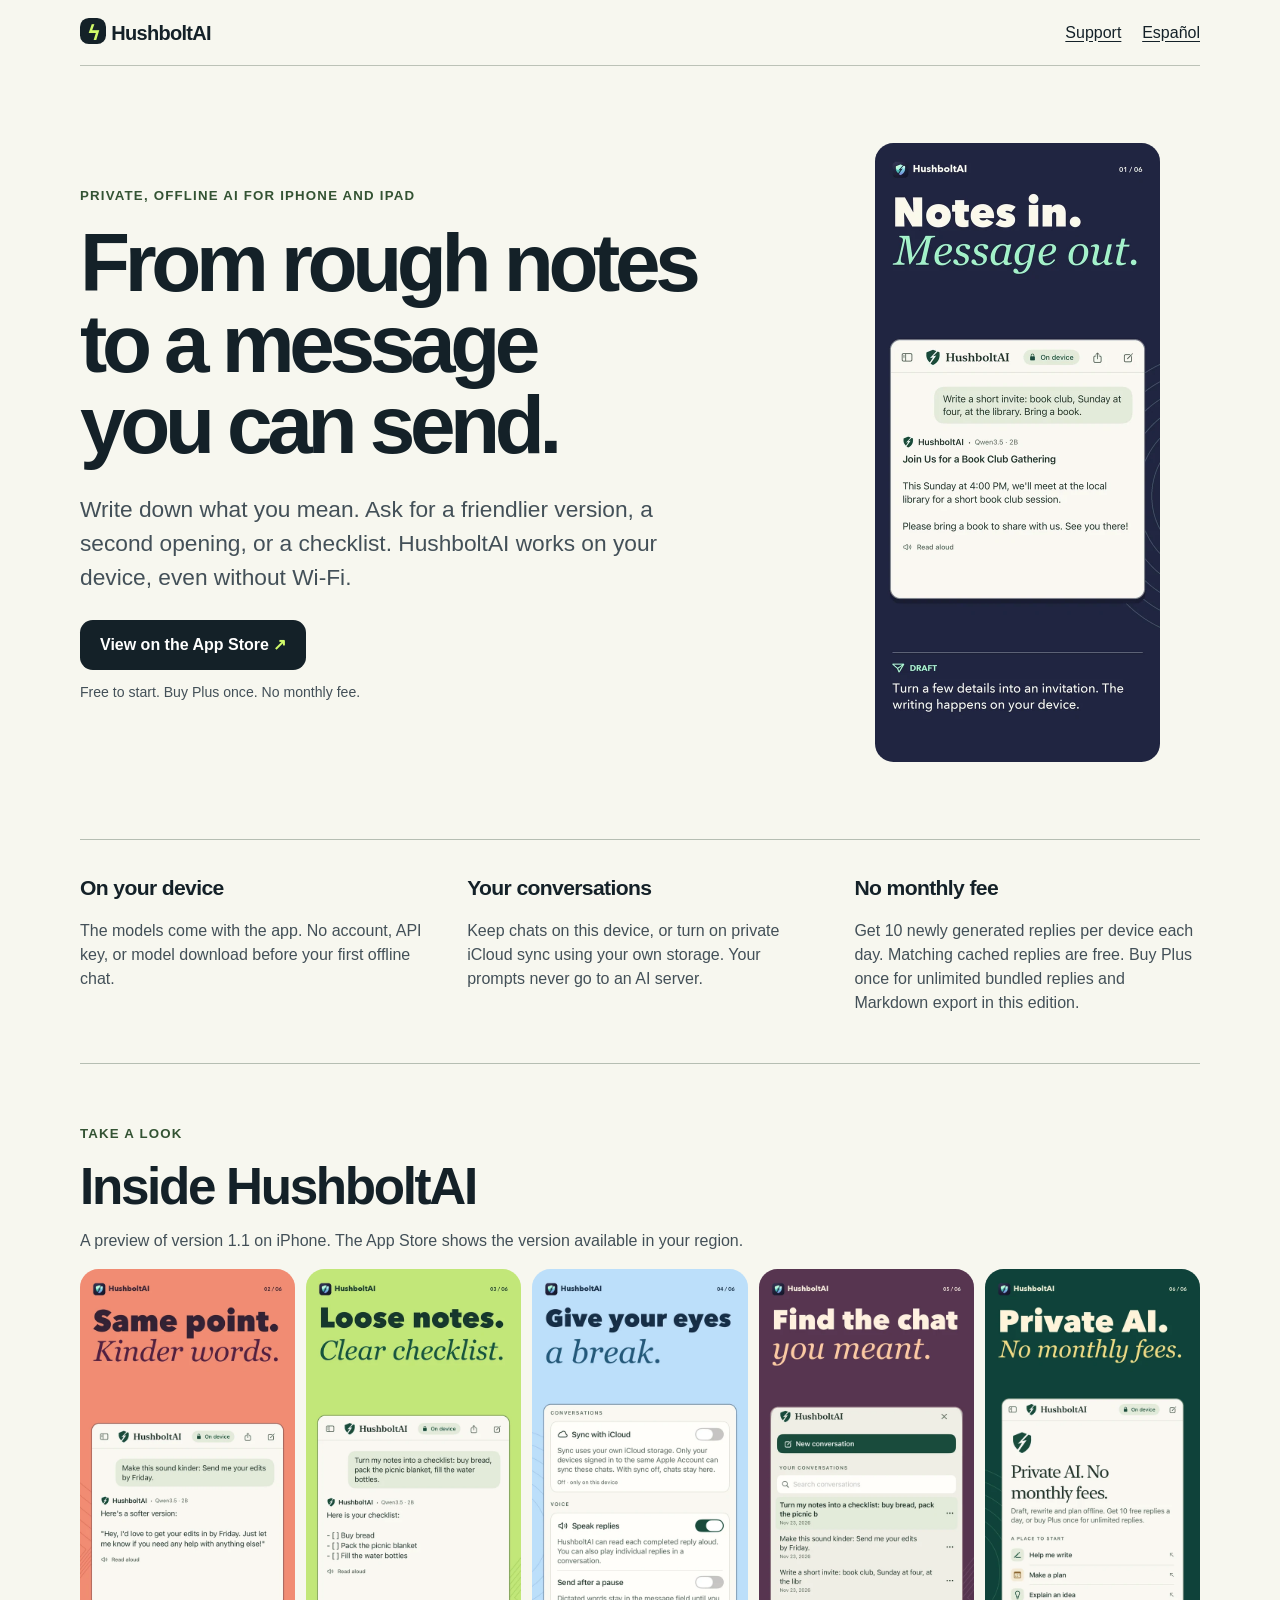
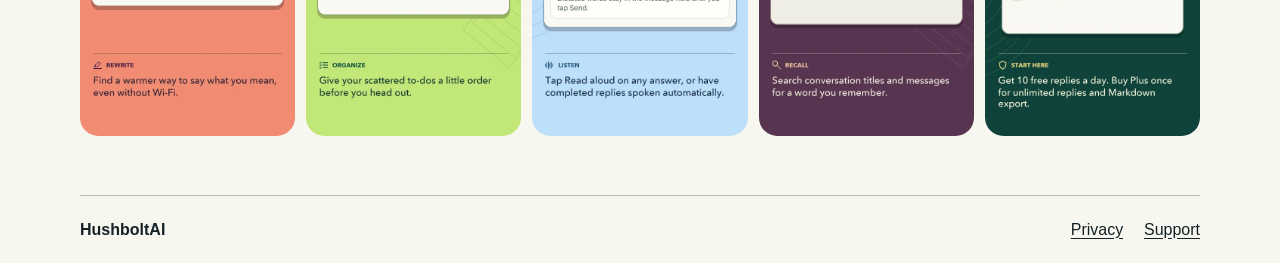
==== index.html @ cccacebd "Publish the HushboltAI English and Spanish product pages" ====
<!doctype html><html lang="en"><head><meta charset="utf-8"><meta name="viewport" content="width=device-width,initial-scale=1"><title>HushboltAI: Private, offline AI chat for iPhone and iPad</title><meta name="description" content="Write a message, revise a draft or plan your day offline. Two AI models are included on your device. No account and no monthly subscription."><meta name="theme-color" content="#142128"><meta name="referrer" content="no-referrer"><link rel="canonical" href="https://pclemente.github.io/hushboltai-site/"><link rel="alternate" hreflang="en" href="https://pclemente.github.io/hushboltai-site/"><link rel="alternate" hreflang="es" href="https://pclemente.github.io/hushboltai-site/es/"><link rel="alternate" hreflang="x-default" href="https://pclemente.github.io/hushboltai-site/"><meta property="og:type" content="website"><meta property="og:locale" content="en_US"><meta property="og:locale:alternate" content="es_ES"><meta property="og:site_name" content="HushboltAI"><meta property="og:title" content="HushboltAI: Private, offline AI chat for iPhone and iPad"><meta property="og:description" content="Write a message, revise a draft or plan your day offline. Two AI models are included on your device. No account and no monthly subscription."><meta property="og:url" content="https://pclemente.github.io/hushboltai-site/"><meta property="og:image" content="https://pclemente.github.io/hushboltai-site/art/share-en-US.jpg"><meta property="og:image:alt" content="Inside HushboltAI"><meta property="og:image:width" content="1200"><meta property="og:image:height" content="630"><meta name="twitter:card" content="summary_large_image"><meta name="twitter:title" content="HushboltAI: Private, offline AI chat for iPhone and iPad"><meta name="twitter:description" content="Write a message, revise a draft or plan your day offline. Two AI models are included on your device. No account and no monthly subscription."><meta name="twitter:image" content="https://pclemente.github.io/hushboltai-site/art/share-en-US.jpg"><meta name="twitter:image:alt" content="Inside HushboltAI"><meta name="apple-itunes-app" content="app-id=6837171118"><link rel="stylesheet" href="site.css"><script type="application/ld+json">{"@context": "https://schema.org", "@type": "MobileApplication", "name": "HushboltAI", "operatingSystem": "iOS, iPadOS", "applicationCategory": "ProductivityApplication", "description": "Write a message, revise a draft or plan your day offline. Two AI models are included on your device. No account and no monthly subscription.", "url": "https://pclemente.github.io/hushboltai-site/", "downloadUrl": "https://apps.apple.com/app/id6837171118", "image": "https://pclemente.github.io/hushboltai-site/art/share-en-US.jpg", "inLanguage": "en", "offers": {"@type": "Offer", "price": "0", "priceCurrency": "EUR"}}</script></head>
<body><a class="skip" href="#main">Skip to content</a><header><div class="wrap top"><a class="brand" href="./"><span aria-hidden="true">ϟ</span> HushboltAI</a><nav aria-label="Navigation"><a href="https://pclemente.github.io/ComicReader/hushboltai/support.html">Support</a><a lang="es" href="es/">Español</a></nav></div></header>
<main id="main" class="wrap"><div class="hero"><div><p class="eyebrow">Private, offline AI for iPhone and iPad</p><h1>From rough notes to a message you can send.</h1><p class="intro">Write down what you mean. Ask for a friendlier version, a second opening, or a checklist. HushboltAI works on your device, even without Wi-Fi.</p><a class="button" href="https://apps.apple.com/app/id6837171118">View on the App Store <span aria-hidden="true">↗</span></a><p class="small">Free to start. Buy Plus once. No monthly fee.</p></div><a class="frame" aria-label="HushboltAI turns notes about a Sunday book club at the library into an invitation." href="art/en-US-1.webp"><img src="art/en-US-1.webp" width="570" height="1238" fetchpriority="high" alt="HushboltAI turns notes about a Sunday book club at the library into an invitation."></a></div><div class="facts"><section><h3>On your device</h3><p>The models come with the app. No account, API key, or model download before your first offline chat.</p></section><section><h3>Your conversations</h3><p>Keep chats on this device, or turn on private iCloud sync using your own storage. Your prompts never go to an AI server.</p></section><section><h3>No monthly fee</h3><p>Get 10 newly generated replies per device each day. Matching cached replies are free. Buy Plus once for unlimited bundled replies and Markdown export in this edition.</p></section></div><section class="screens" aria-labelledby="g"><p class="eyebrow">Take a look</p><h2 id="g">Inside HushboltAI</h2><p>A preview of version 1.1 on iPhone. The App Store shows the version available in your region.</p><ol><li><a href="art/en-US-2.webp"><img src="art/en-US-2.webp" width="570" height="1238" loading="lazy" alt="HushboltAI rewrites a request for Friday&#x27;s edits in a gentler tone."></a></li><li><a href="art/en-US-3.webp"><img src="art/en-US-3.webp" width="570" height="1238" loading="lazy" alt="HushboltAI turns notes about bread, a picnic blanket and water bottles into a checklist."></a></li><li><a href="art/en-US-4.webp"><img src="art/en-US-4.webp" width="570" height="1238" loading="lazy" alt="The voice settings show Speak replies enabled and Send after a pause disabled."></a></li><li><a href="art/en-US-5.webp"><img src="art/en-US-5.webp" width="570" height="1238" loading="lazy" alt="The conversation library shows a search field above the recent chats."></a></li><li><a href="art/en-US-6.webp"><img src="art/en-US-6.webp" width="570" height="1238" loading="lazy" alt="The HushboltAI welcome screen explains 10 free replies a day and the one-time Plus option."></a></li></ol></section></main><footer class="wrap"><strong>HushboltAI</strong><a href="https://pclemente.github.io/ComicReader/hushboltai/privacy.html">Privacy</a><a href="https://pclemente.github.io/ComicReader/hushboltai/support.html">Support</a></footer></body></html>
---- site.css ----
:root{color-scheme:light;--ink:#142128;--paper:#f7f7ef;--muted:#435058;--accent:#d1fa6a}*{box-sizing:border-box}body{margin:0;background:var(--paper);color:var(--ink);font-family:-apple-system,BlinkMacSystemFont,'Segoe UI',sans-serif;line-height:1.5}a{color:inherit;text-underline-offset:.2em}a:focus-visible{outline:3px solid #7440ba;outline-offset:5px}.wrap{width:min(1120px,92%);margin:auto}.top,nav,footer{display:flex;align-items:center;gap:1.3rem}.top{justify-content:space-between;padding:1.1rem 0;border-bottom:1px solid #bcc2b7}.brand{font-size:1.25rem;letter-spacing:-.035em;font-weight:800;text-decoration:none}.brand span{display:inline-grid;place-items:center;width:1.65rem;height:1.65rem;color:var(--accent);background:var(--ink);border-radius:.55rem}.hero{display:grid;grid-template-columns:minmax(0,1.3fr) minmax(0,.7fr);gap:clamp(1.2rem,6vw,6rem);align-items:center;padding:clamp(2rem,6vw,5rem) 0}.eyebrow{color:#335333;font-size:.83rem;font-weight:750;letter-spacing:.09em;text-transform:uppercase}h1,h2,h3,p{margin:0 0 1rem}h1{font-size:clamp(2.8rem,6.4vw,5.8rem);letter-spacing:-.065em;line-height:.99;text-wrap:balance}h2{font-size:clamp(2.2rem,4vw,3.4rem);letter-spacing:-.045em;line-height:1.04}.intro{font-size:clamp(1.13rem,1.8vw,1.42rem);max-width:38rem;color:var(--muted);margin:1.65rem 0}.button{display:inline-block;padding:.8rem 1.25rem;background:var(--ink);color:white;border-radius:.8rem;text-decoration:none;font-weight:650}.button span{color:var(--accent)}.small{font-size:.88rem;color:var(--muted);margin-top:.75rem}.frame{justify-self:center;display:block;width:min(285px,100%)}.frame img,li img{display:block;width:100%;height:auto;border-radius:1.15rem}.facts{display:grid;grid-template-columns:repeat(3,1fr);gap:2.6rem;padding:2rem 0;border-top:1px solid #b6beb3;border-bottom:1px solid #b6beb3}.facts h3{font-size:1.32rem;letter-spacing:-.03em}.facts p,.screens>p:not(.eyebrow){color:var(--muted)}.screens{margin:3.7rem 0}.screens ol{padding:0;list-style:none;display:grid;grid-template-columns:repeat(auto-fit,minmax(145px,1fr));gap:.7rem}.screens li a{display:block}footer{padding:1.35rem 0;border-top:1px solid #b6beb3;flex-wrap:wrap}footer strong{margin-right:auto}.skip{position:absolute;left:-10000px}.skip:focus{left:1rem;top:.5rem;background:white;padding:.5rem;z-index:2}@media(max-width:650px){.hero{grid-template-columns:1fr;gap:1.6rem}.frame{width:min(245px,78vw)}.facts{grid-template-columns:1fr;gap:.75rem}.screens ol{grid-template-columns:repeat(2,minmax(0,1fr))}.top,nav{gap:.8rem}.top{font-size:.9rem}}@media(prefers-contrast:more){.small,.intro,.facts p,.screens>p{color:#142128}}
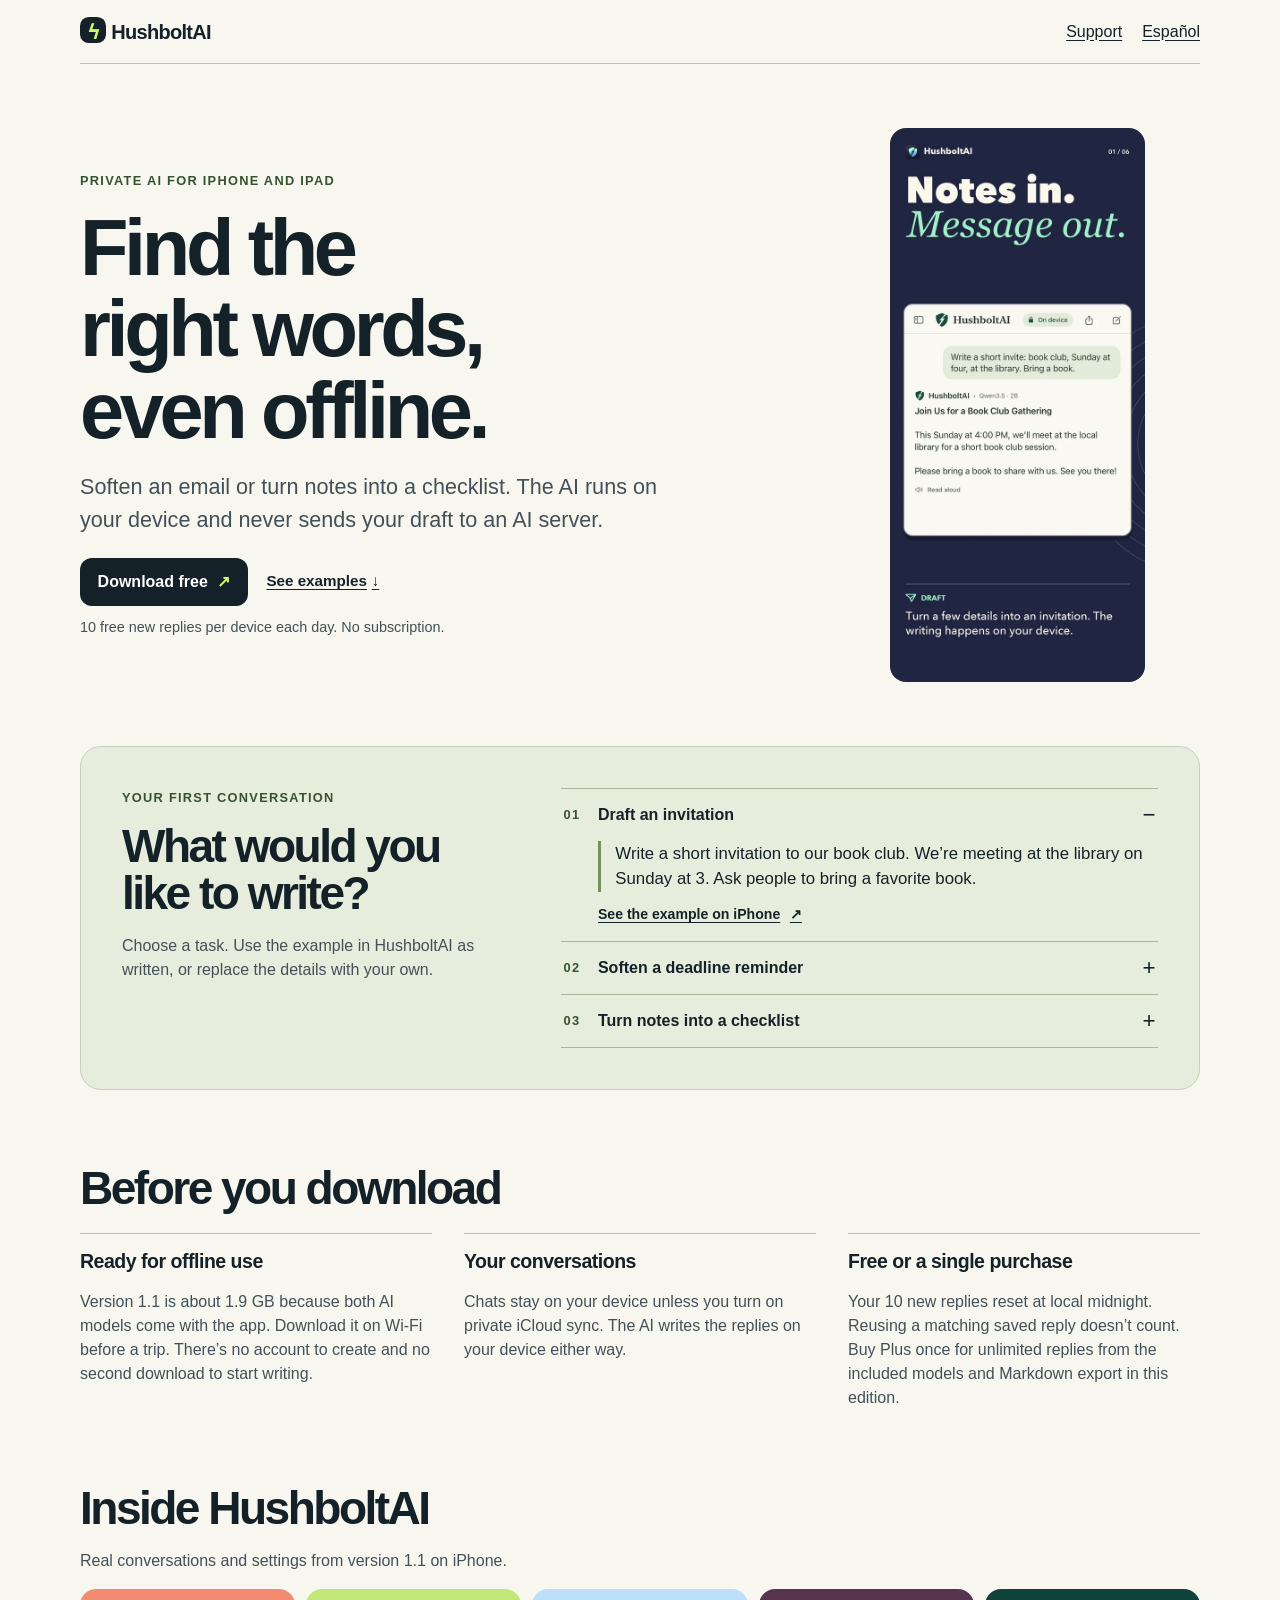
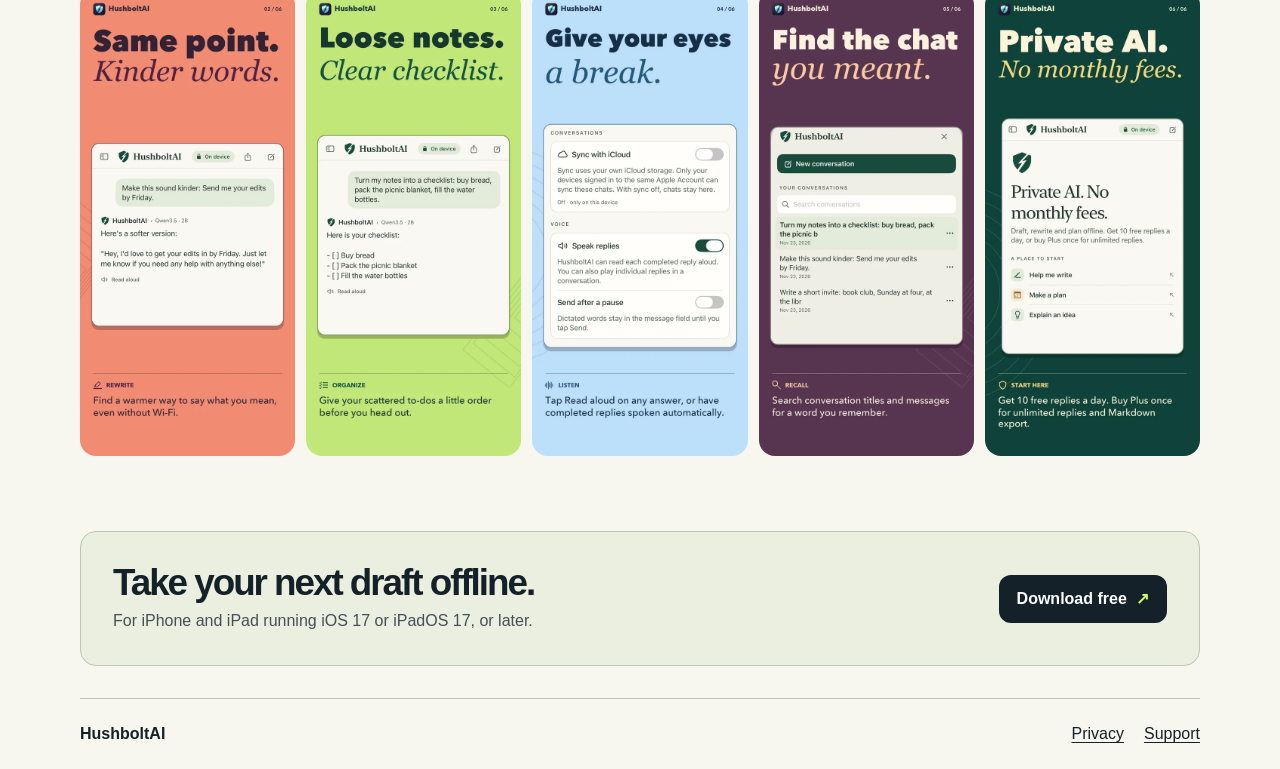
==== commit 8b629db5: "Show the free offline writing workflow in English and Spanish" ====
--- a/index.html
+++ b/index.html
@@ -1,3 +1,15 @@
-<!doctype html><html lang="en"><head><meta charset="utf-8"><meta name="viewport" content="width=device-width,initial-scale=1"><title>HushboltAI: Private, offline AI chat for iPhone and iPad</title><meta name="description" content="Write a message, revise a draft or plan your day offline. Two AI models are included on your device. No account and no monthly subscription."><meta name="theme-color" content="#142128"><meta name="referrer" content="no-referrer"><link rel="canonical" href="https://pclemente.github.io/hushboltai-site/"><link rel="alternate" hreflang="en" href="https://pclemente.github.io/hushboltai-site/"><link rel="alternate" hreflang="es" href="https://pclemente.github.io/hushboltai-site/es/"><link rel="alternate" hreflang="x-default" href="https://pclemente.github.io/hushboltai-site/"><meta property="og:type" content="website"><meta property="og:locale" content="en_US"><meta property="og:locale:alternate" content="es_ES"><meta property="og:site_name" content="HushboltAI"><meta property="og:title" content="HushboltAI: Private, offline AI chat for iPhone and iPad"><meta property="og:description" content="Write a message, revise a draft or plan your day offline. Two AI models are included on your device. No account and no monthly subscription."><meta property="og:url" content="https://pclemente.github.io/hushboltai-site/"><meta property="og:image" content="https://pclemente.github.io/hushboltai-site/art/share-en-US.jpg"><meta property="og:image:alt" content="Inside HushboltAI"><meta property="og:image:width" content="1200"><meta property="og:image:height" content="630"><meta name="twitter:card" content="summary_large_image"><meta name="twitter:title" content="HushboltAI: Private, offline AI chat for iPhone and iPad"><meta name="twitter:description" content="Write a message, revise a draft or plan your day offline. Two AI models are included on your device. No account and no monthly subscription."><meta name="twitter:image" content="https://pclemente.github.io/hushboltai-site/art/share-en-US.jpg"><meta name="twitter:image:alt" content="Inside HushboltAI"><meta name="apple-itunes-app" content="app-id=6837171118"><link rel="stylesheet" href="site.css"><script type="application/ld+json">{"@context": "https://schema.org", "@type": "MobileApplication", "name": "HushboltAI", "operatingSystem": "iOS, iPadOS", "applicationCategory": "ProductivityApplication", "description": "Write a message, revise a draft or plan your day offline. Two AI models are included on your device. No account and no monthly subscription.", "url": "https://pclemente.github.io/hushboltai-site/", "downloadUrl": "https://apps.apple.com/app/id6837171118", "image": "https://pclemente.github.io/hushboltai-site/art/share-en-US.jpg", "inLanguage": "en", "offers": {"@type": "Offer", "price": "0", "priceCurrency": "EUR"}}</script></head>
-<body><a class="skip" href="#main">Skip to content</a><header><div class="wrap top"><a class="brand" href="./"><span aria-hidden="true">ϟ</span> HushboltAI</a><nav aria-label="Navigation"><a href="https://pclemente.github.io/ComicReader/hushboltai/support.html">Support</a><a lang="es" href="es/">Español</a></nav></div></header>
-<main id="main" class="wrap"><div class="hero"><div><p class="eyebrow">Private, offline AI for iPhone and iPad</p><h1>From rough notes to a message you can send.</h1><p class="intro">Write down what you mean. Ask for a friendlier version, a second opening, or a checklist. HushboltAI works on your device, even without Wi-Fi.</p><a class="button" href="https://apps.apple.com/app/id6837171118">View on the App Store <span aria-hidden="true">↗</span></a><p class="small">Free to start. Buy Plus once. No monthly fee.</p></div><a class="frame" aria-label="HushboltAI turns notes about a Sunday book club at the library into an invitation." href="art/en-US-1.webp"><img src="art/en-US-1.webp" width="570" height="1238" fetchpriority="high" alt="HushboltAI turns notes about a Sunday book club at the library into an invitation."></a></div><div class="facts"><section><h3>On your device</h3><p>The models come with the app. No account, API key, or model download before your first offline chat.</p></section><section><h3>Your conversations</h3><p>Keep chats on this device, or turn on private iCloud sync using your own storage. Your prompts never go to an AI server.</p></section><section><h3>No monthly fee</h3><p>Get 10 newly generated replies per device each day. Matching cached replies are free. Buy Plus once for unlimited bundled replies and Markdown export in this edition.</p></section></div><section class="screens" aria-labelledby="g"><p class="eyebrow">Take a look</p><h2 id="g">Inside HushboltAI</h2><p>A preview of version 1.1 on iPhone. The App Store shows the version available in your region.</p><ol><li><a href="art/en-US-2.webp"><img src="art/en-US-2.webp" width="570" height="1238" loading="lazy" alt="HushboltAI rewrites a request for Friday&#x27;s edits in a gentler tone."></a></li><li><a href="art/en-US-3.webp"><img src="art/en-US-3.webp" width="570" height="1238" loading="lazy" alt="HushboltAI turns notes about bread, a picnic blanket and water bottles into a checklist."></a></li><li><a href="art/en-US-4.webp"><img src="art/en-US-4.webp" width="570" height="1238" loading="lazy" alt="The voice settings show Speak replies enabled and Send after a pause disabled."></a></li><li><a href="art/en-US-5.webp"><img src="art/en-US-5.webp" width="570" height="1238" loading="lazy" alt="The conversation library shows a search field above the recent chats."></a></li><li><a href="art/en-US-6.webp"><img src="art/en-US-6.webp" width="570" height="1238" loading="lazy" alt="The HushboltAI welcome screen explains 10 free replies a day and the one-time Plus option."></a></li></ol></section></main><footer class="wrap"><strong>HushboltAI</strong><a href="https://pclemente.github.io/ComicReader/hushboltai/privacy.html">Privacy</a><a href="https://pclemente.github.io/ComicReader/hushboltai/support.html">Support</a></footer></body></html>+<!doctype html>
+<html lang="en"><head><meta charset="utf-8"><meta name="viewport" content="width=device-width,initial-scale=1">
+<title>HushboltAI | Private, offline AI writing for iPhone and iPad</title><meta name="description" content="Rewrite an email or turn notes into a checklist with private, offline AI on your iPhone or iPad. Get 10 free new replies per device each day. No account required."><meta name="theme-color" content="#142128"><meta name="referrer" content="no-referrer">
+<link rel="canonical" href="https://pclemente.github.io/hushboltai-site/"><link rel="alternate" hreflang="en" href="https://pclemente.github.io/hushboltai-site/"><link rel="alternate" hreflang="es" href="https://pclemente.github.io/hushboltai-site/es/"><link rel="alternate" hreflang="x-default" href="https://pclemente.github.io/hushboltai-site/">
+<meta property="og:type" content="website"><meta property="og:locale" content="en_US"><meta property="og:locale:alternate" content="es_ES"><meta property="og:site_name" content="HushboltAI"><meta property="og:title" content="HushboltAI | Private, offline AI writing for iPhone and iPad"><meta property="og:description" content="Rewrite an email or turn notes into a checklist with private, offline AI on your iPhone or iPad. Get 10 free new replies per device each day. No account required."><meta property="og:url" content="https://pclemente.github.io/hushboltai-site/"><meta property="og:image" content="https://pclemente.github.io/hushboltai-site/art/share-en-US.jpg"><meta property="og:image:alt" content="Inside HushboltAI"><meta property="og:image:width" content="1200"><meta property="og:image:height" content="630">
+<meta name="twitter:card" content="summary_large_image"><meta name="twitter:title" content="HushboltAI | Private, offline AI writing for iPhone and iPad"><meta name="twitter:description" content="Rewrite an email or turn notes into a checklist with private, offline AI on your iPhone or iPad. Get 10 free new replies per device each day. No account required."><meta name="twitter:image" content="https://pclemente.github.io/hushboltai-site/art/share-en-US.jpg"><meta name="twitter:image:alt" content="Inside HushboltAI">
+<meta name="apple-itunes-app" content="app-id=6837171118"><link rel="stylesheet" href="site.css"><script type="application/ld+json">{"@context": "https://schema.org", "@type": "MobileApplication", "name": "HushboltAI", "operatingSystem": "iOS 17+, iPadOS 17+", "applicationCategory": "ProductivityApplication", "description": "Rewrite an email or turn notes into a checklist with private, offline AI on your iPhone or iPad. Get 10 free new replies per device each day. No account required.", "url": "https://pclemente.github.io/hushboltai-site/", "downloadUrl": "https://apps.apple.com/app/id6837171118", "image": "https://pclemente.github.io/hushboltai-site/art/share-en-US.jpg", "inLanguage": "en", "offers": {"@type": "Offer", "price": "0", "priceCurrency": "EUR"}}</script></head>
+<body><a class="skip" href="#main">Skip to content</a>
+<header><div class="wrap top"><a class="brand" href="./"><span aria-hidden="true">ϟ</span> HushboltAI</a><nav aria-label="Navigation"><a href="https://pclemente.github.io/ComicReader/hushboltai/support.html">Support</a><a lang="es" hreflang="es" href="es/">Español</a></nav></div></header>
+<main id="main" class="wrap"><section class="hero" aria-labelledby="headline"><div><p class="eyebrow">Private AI for iPhone and iPad</p><h1 id="headline">Find the right words, even offline.</h1><p class="intro">Soften an email or turn notes into a checklist. The AI runs on your device and never sends your draft to an AI server.</p><div class="actions"><a class="button install" href="https://apps.apple.com/app/id6837171118">Download free <span class="sr-only">· App Store</span><span aria-hidden="true">↗</span></a><a class="jump" href="#examples">See examples <span aria-hidden="true">↓</span></a></div><p class="small">10 free new replies per device each day. No subscription.</p></div><a class="frame" href="art/en-US-1.webp"><img src="art/en-US-1.webp" width="570" height="1238" fetchpriority="high" alt="HushboltAI turns notes about a Sunday book club at the library into an invitation."></a></section>
+<section id="examples" class="workshop" aria-labelledby="examples-title"><div><p class="eyebrow">Your first conversation</p><h2 id="examples-title">What would you like to write?</h2><p>Choose a task. Use the example in HushboltAI as written, or replace the details with your own.</p></div><div class="tasks"><details name="writing-tasks" open><summary><span class="num" aria-hidden="true">01</span> Draft an invitation</summary><div class="example"><blockquote><p>Write a short invitation to our book club. We’re meeting at the library on Sunday at 3. Ask people to bring a favorite book.</p></blockquote><a href="art/en-US-1.webp">See the example on iPhone<span class="sr-only">: Draft an invitation</span> <span aria-hidden="true">↗</span></a></div></details><details name="writing-tasks"><summary><span class="num" aria-hidden="true">02</span> Soften a deadline reminder</summary><div class="example"><blockquote><p>Make this message friendlier without changing the deadline: “I need your edits by Friday.”</p></blockquote><a href="art/en-US-2.webp">See the example on iPhone<span class="sr-only">: Soften a deadline reminder</span> <span aria-hidden="true">↗</span></a></div></details><details name="writing-tasks"><summary><span class="num" aria-hidden="true">03</span> Turn notes into a checklist</summary><div class="example"><blockquote><p>Make a picnic checklist from these notes: buy bread, pack the blanket, fill the water bottles.</p></blockquote><a href="art/en-US-3.webp">See the example on iPhone<span class="sr-only">: Turn notes into a checklist</span> <span aria-hidden="true">↗</span></a></div></details></div></section>
+<section class="info" aria-labelledby="facts"><h2 id="facts">Before you download</h2><div class="facts"><div><h3>Ready for offline use</h3><p>Version 1.1 is about 1.9 GB because both AI models come with the app. Download it on Wi-Fi before a trip. There’s no account to create and no second download to start writing.</p></div><div><h3>Your conversations</h3><p>Chats stay on your device unless you turn on private iCloud sync. The AI writes the replies on your device either way.</p></div><div><h3>Free or a single purchase</h3><p>Your 10 new replies reset at local midnight. Reusing a matching saved reply doesn’t count. Buy Plus once for unlimited replies from the included models and Markdown export in this edition.</p></div></div></section>
+<section class="screens" aria-labelledby="g"><h2 id="g">Inside HushboltAI</h2><p>Real conversations and settings from version 1.1 on iPhone.</p><ol><li><a href="art/en-US-2.webp"><img src="art/en-US-2.webp" width="570" height="1238" loading="lazy" alt="HushboltAI rewrites a request for Friday&#x27;s edits in a gentler tone."></a></li><li><a href="art/en-US-3.webp"><img src="art/en-US-3.webp" width="570" height="1238" loading="lazy" alt="HushboltAI turns notes about bread, a picnic blanket and water bottles into a checklist."></a></li><li><a href="art/en-US-4.webp"><img src="art/en-US-4.webp" width="570" height="1238" loading="lazy" alt="The voice settings show Speak replies enabled and Send after a pause disabled."></a></li><li><a href="art/en-US-5.webp"><img src="art/en-US-5.webp" width="570" height="1238" loading="lazy" alt="The conversation library shows a search field above the recent chats."></a></li><li><a href="art/en-US-6.webp"><img src="art/en-US-6.webp" width="570" height="1238" loading="lazy" alt="The HushboltAI welcome screen explains 10 free replies a day and the one-time Plus option."></a></li></ol></section>
+<section class="closer" aria-labelledby="download"><div><h2 id="download">Take your next draft offline.</h2><p>For iPhone and iPad running iOS 17 or iPadOS 17, or later.</p></div><a class="button install" href="https://apps.apple.com/app/id6837171118">Download free <span class="sr-only">· App Store</span><span aria-hidden="true">↗</span></a></section></main>
+<footer class="wrap"><strong>HushboltAI</strong><a href="https://pclemente.github.io/ComicReader/hushboltai/privacy.html">Privacy</a><a href="https://pclemente.github.io/ComicReader/hushboltai/support.html">Support</a></footer></body></html>
--- a/site.css
+++ b/site.css
@@ -1 +1,59 @@
-:root{color-scheme:light;--ink:#142128;--paper:#f7f7ef;--muted:#435058;--accent:#d1fa6a}*{box-sizing:border-box}body{margin:0;background:var(--paper);color:var(--ink);font-family:-apple-system,BlinkMacSystemFont,'Segoe UI',sans-serif;line-height:1.5}a{color:inherit;text-underline-offset:.2em}a:focus-visible{outline:3px solid #7440ba;outline-offset:5px}.wrap{width:min(1120px,92%);margin:auto}.top,nav,footer{display:flex;align-items:center;gap:1.3rem}.top{justify-content:space-between;padding:1.1rem 0;border-bottom:1px solid #bcc2b7}.brand{font-size:1.25rem;letter-spacing:-.035em;font-weight:800;text-decoration:none}.brand span{display:inline-grid;place-items:center;width:1.65rem;height:1.65rem;color:var(--accent);background:var(--ink);border-radius:.55rem}.hero{display:grid;grid-template-columns:minmax(0,1.3fr) minmax(0,.7fr);gap:clamp(1.2rem,6vw,6rem);align-items:center;padding:clamp(2rem,6vw,5rem) 0}.eyebrow{color:#335333;font-size:.83rem;font-weight:750;letter-spacing:.09em;text-transform:uppercase}h1,h2,h3,p{margin:0 0 1rem}h1{font-size:clamp(2.8rem,6.4vw,5.8rem);letter-spacing:-.065em;line-height:.99;text-wrap:balance}h2{font-size:clamp(2.2rem,4vw,3.4rem);letter-spacing:-.045em;line-height:1.04}.intro{font-size:clamp(1.13rem,1.8vw,1.42rem);max-width:38rem;color:var(--muted);margin:1.65rem 0}.button{display:inline-block;padding:.8rem 1.25rem;background:var(--ink);color:white;border-radius:.8rem;text-decoration:none;font-weight:650}.button span{color:var(--accent)}.small{font-size:.88rem;color:var(--muted);margin-top:.75rem}.frame{justify-self:center;display:block;width:min(285px,100%)}.frame img,li img{display:block;width:100%;height:auto;border-radius:1.15rem}.facts{display:grid;grid-template-columns:repeat(3,1fr);gap:2.6rem;padding:2rem 0;border-top:1px solid #b6beb3;border-bottom:1px solid #b6beb3}.facts h3{font-size:1.32rem;letter-spacing:-.03em}.facts p,.screens>p:not(.eyebrow){color:var(--muted)}.screens{margin:3.7rem 0}.screens ol{padding:0;list-style:none;display:grid;grid-template-columns:repeat(auto-fit,minmax(145px,1fr));gap:.7rem}.screens li a{display:block}footer{padding:1.35rem 0;border-top:1px solid #b6beb3;flex-wrap:wrap}footer strong{margin-right:auto}.skip{position:absolute;left:-10000px}.skip:focus{left:1rem;top:.5rem;background:white;padding:.5rem;z-index:2}@media(max-width:650px){.hero{grid-template-columns:1fr;gap:1.6rem}.frame{width:min(245px,78vw)}.facts{grid-template-columns:1fr;gap:.75rem}.screens ol{grid-template-columns:repeat(2,minmax(0,1fr))}.top,nav{gap:.8rem}.top{font-size:.9rem}}@media(prefers-contrast:more){.small,.intro,.facts p,.screens>p{color:#142128}}
+:root{color-scheme:light;--ink:#142128;--paper:#f7f7ef;--muted:#435058;--accent:#d1fa6a;--line:#bac3b5}
+*{box-sizing:border-box}
+html{-webkit-text-size-adjust:100%;text-size-adjust:100%}
+body{margin:0;background:var(--paper);color:var(--ink);font-family:-apple-system,BlinkMacSystemFont,'Segoe UI',sans-serif;line-height:1.5}
+a{color:inherit;text-underline-offset:.2em}
+a:focus-visible,summary:focus-visible{outline:3px solid #7440ba;outline-offset:4px}
+.wrap{width:min(1120px,92%);margin:auto}
+.top,nav,footer,.actions,.closer{display:flex;align-items:center}
+.top{justify-content:space-between;border-bottom:1px solid var(--line);min-height:4rem}
+nav,footer{gap:1.25rem}
+nav a,footer a,.jump{display:inline-flex;align-items:center;min-height:44px}
+.brand{font-size:1.25rem;letter-spacing:-.035em;font-weight:800;text-decoration:none}
+.brand span{display:inline-grid;place-items:center;width:1.65rem;height:1.65rem;color:var(--accent);background:var(--ink);border-radius:.55rem}
+.hero{display:grid;grid-template-columns:minmax(0,1.3fr) minmax(0,.7fr);gap:clamp(1.2rem,6vw,6rem);align-items:center;padding:clamp(2rem,5vw,4.2rem) 0}
+.eyebrow,.num{font-size:.8rem;font-weight:750;letter-spacing:.1em;color:#345331}
+.eyebrow{text-transform:uppercase}
+h1,h2,h3,p{margin:0 0 1rem}
+h1,h2{letter-spacing:-.055em;line-height:1.03;text-wrap:balance}
+h1{font-size:clamp(2.68rem,6.2vw,5.6rem);max-width:13ch}
+h2{font-size:clamp(1.95rem,3.6vw,3rem)}
+h3{font-size:1.22rem;letter-spacing:-.025em;line-height:1.22}
+.intro{font-size:clamp(1.08rem,1.7vw,1.35rem);max-width:38rem;color:var(--muted);margin:1.22rem 0 1.35rem}
+.actions{flex-wrap:wrap;gap:.25rem 1.15rem}
+.button{display:inline-flex;gap:.6rem;align-items:center;justify-content:center;min-height:48px;padding:.7rem 1.1rem;background:var(--ink);color:white;border-radius:.75rem;text-decoration:none;font-weight:700}
+.button span{color:var(--accent)}
+.button:hover,.button:focus-visible{background:#283c39}
+.jump{font-size:.95rem;font-weight:620;gap:.3rem}
+.small{font-size:.9rem;color:var(--muted);margin:.7rem 0 0}
+.frame{justify-self:center;display:block;width:min(255px,100%)}
+.frame img,.screens img{display:block;width:100%;height:auto;border-radius:1rem}
+.workshop{display:grid;grid-template-columns:minmax(0,.78fr) minmax(0,1.22fr);gap:clamp(1.1rem,4.5vw,3.6rem);padding:clamp(1.3rem,3.2vw,2.6rem);background:#e7eddd;border:1px solid #c4d0b7;border-radius:1.3rem;scroll-margin:.8rem}
+.workshop>div>p:last-child,.info p,.screens>p,.closer p{color:var(--muted)}
+.workshop>div>p:last-child,.info p,.closer p{margin-bottom:0}
+.tasks{border-top:1px solid #a8b79b}
+details{border-bottom:1px solid #a8b79b}
+summary{list-style:none;display:grid;grid-template-columns:1.65rem 1fr auto;align-items:center;gap:.5rem;min-height:52px;padding:.7rem .15rem;cursor:pointer;font-weight:680}
+summary::-webkit-details-marker{display:none}
+summary:after{content:'+';font-size:1.4rem;line-height:1;font-weight:410}
+details[open] summary:after{content:'−'}
+summary:hover{color:#30502d}
+.num{font-variant-numeric:tabular-nums}
+.example{padding:0 .2rem .3rem 2.3rem}
+blockquote{margin:0;padding:.03rem 0 .03rem .9rem;border-left:3px solid #749358}
+blockquote p{margin:0;font-size:1.05rem}
+.example>a{display:inline-flex;min-height:44px;align-items:center;gap:.3rem;font-size:.88rem;font-weight:650}
+.info,.screens{margin:clamp(2.5rem,6vw,4.7rem) 0}
+.facts{display:grid;grid-template-columns:repeat(3,minmax(0,1fr));gap:2rem;margin-top:1.3rem}
+.facts>div{border-top:1px solid var(--line);padding:1rem 0 0}
+.screens ol{padding:0;list-style:none;display:grid;grid-template-columns:repeat(5,minmax(0,1fr));gap:.7rem}
+.screens li a{display:block}
+.closer{justify-content:space-between;flex-wrap:wrap;gap:.8rem 1.2rem;padding:clamp(1.25rem,3vw,2rem);border:1px solid #bbc7b0;border-radius:1rem;background:#ebefdf;margin-bottom:2rem}
+.closer h2{font-size:clamp(1.6rem,3vw,2.3rem);margin-bottom:.45rem}
+footer{padding:.8rem 0;border-top:1px solid var(--line);flex-wrap:wrap}footer strong{margin-right:auto}
+.sr-only,.skip:not(:focus){position:absolute;width:1px;height:1px;padding:0;margin:-1px;overflow:hidden;clip-path:inset(50%);white-space:nowrap}
+.skip:focus{position:absolute;left:1rem;top:.5rem;background:white;padding:.5rem;z-index:2}
+@media(max-width:700px){.hero{grid-template-columns:1fr;gap:1.4rem}.frame{width:min(225px,72vw)}.workshop,.facts{grid-template-columns:1fr;gap:.85rem}.screens ol{grid-template-columns:repeat(2,minmax(0,1fr))}.top,nav{gap:.85rem}.top{font-size:.94rem}h1{max-width:15ch}.actions{gap:.2rem .9rem}.closer{align-items:flex-start}}
+@media(prefers-contrast:more){.small,.intro,.facts p,.screens>p,.workshop p,.closer p{color:#142128}}
+
+@media(max-width:390px){.hero{padding:1.5rem 0}.hero h1{font-size:2.55rem}.hero .eyebrow{font-size:.73rem;margin-bottom:.7rem}.hero .intro{margin:.9rem 0 1rem}.actions{gap:.2rem .8rem}}
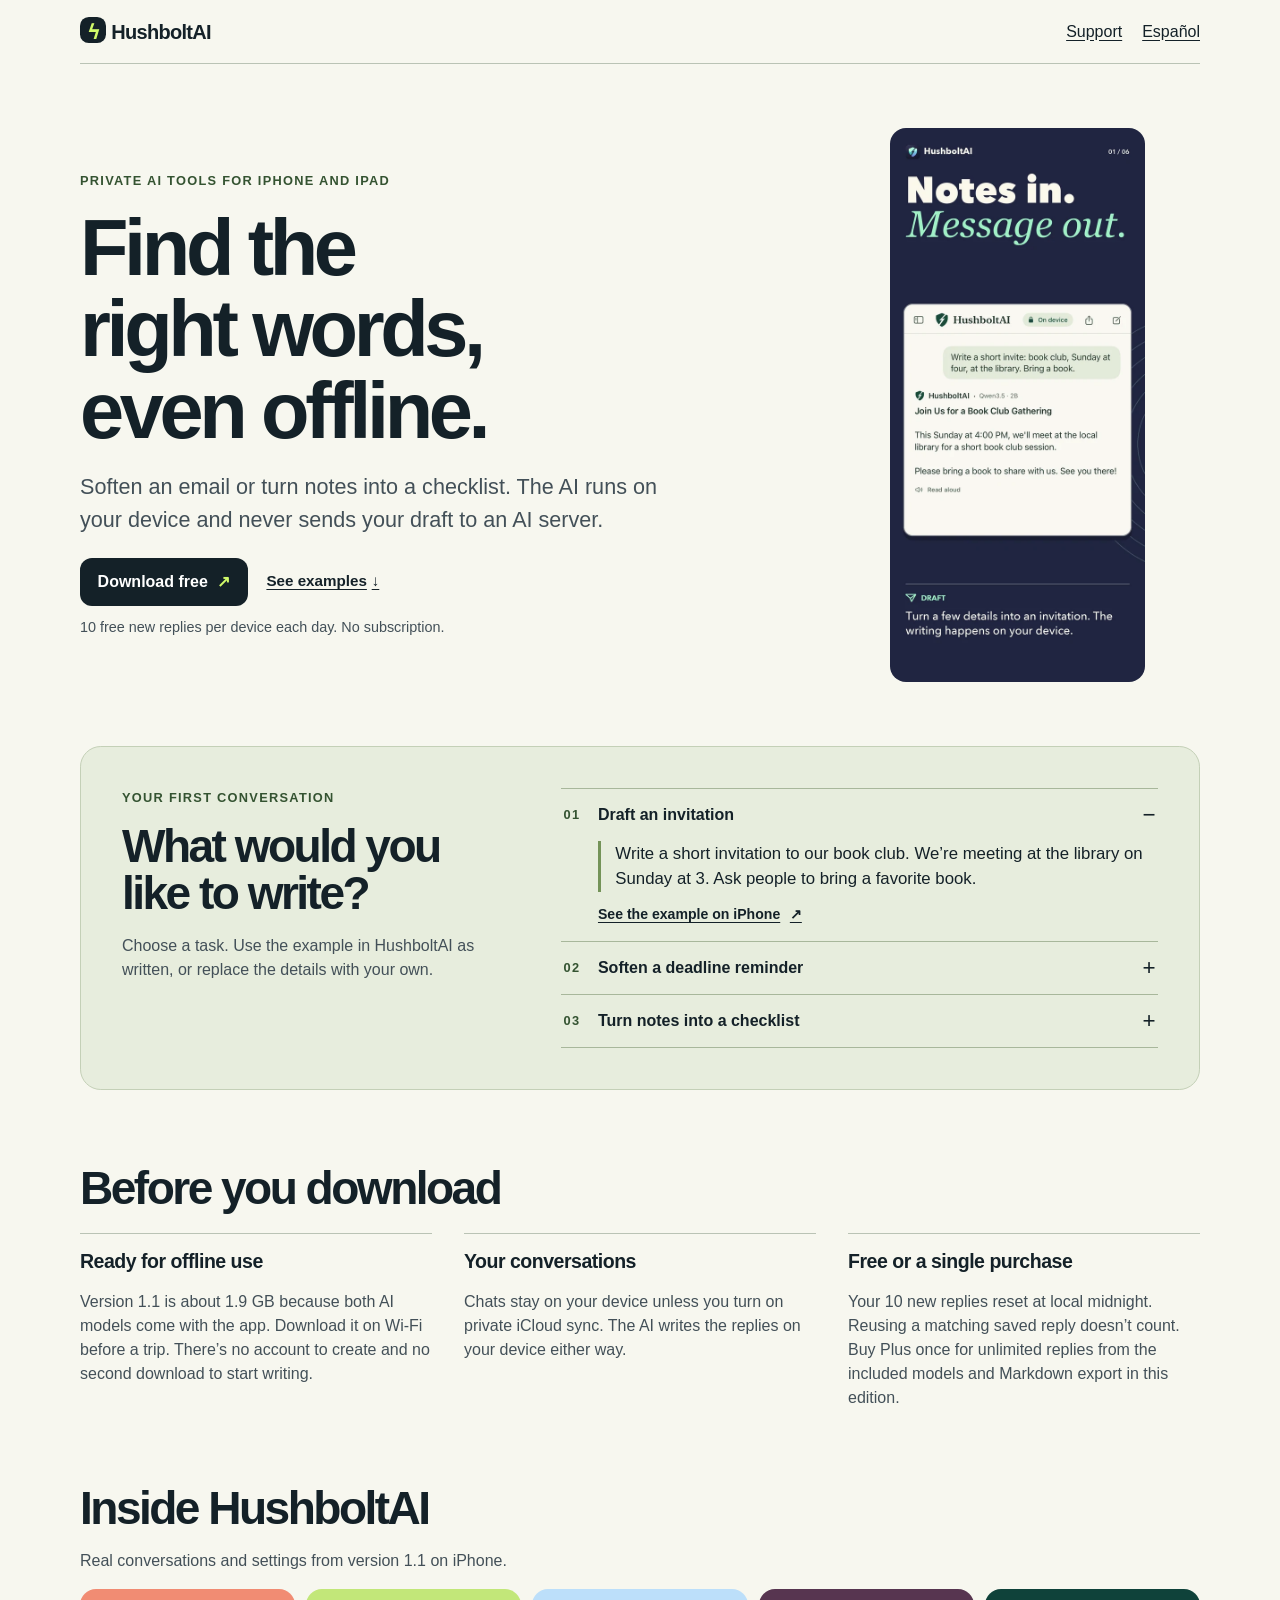
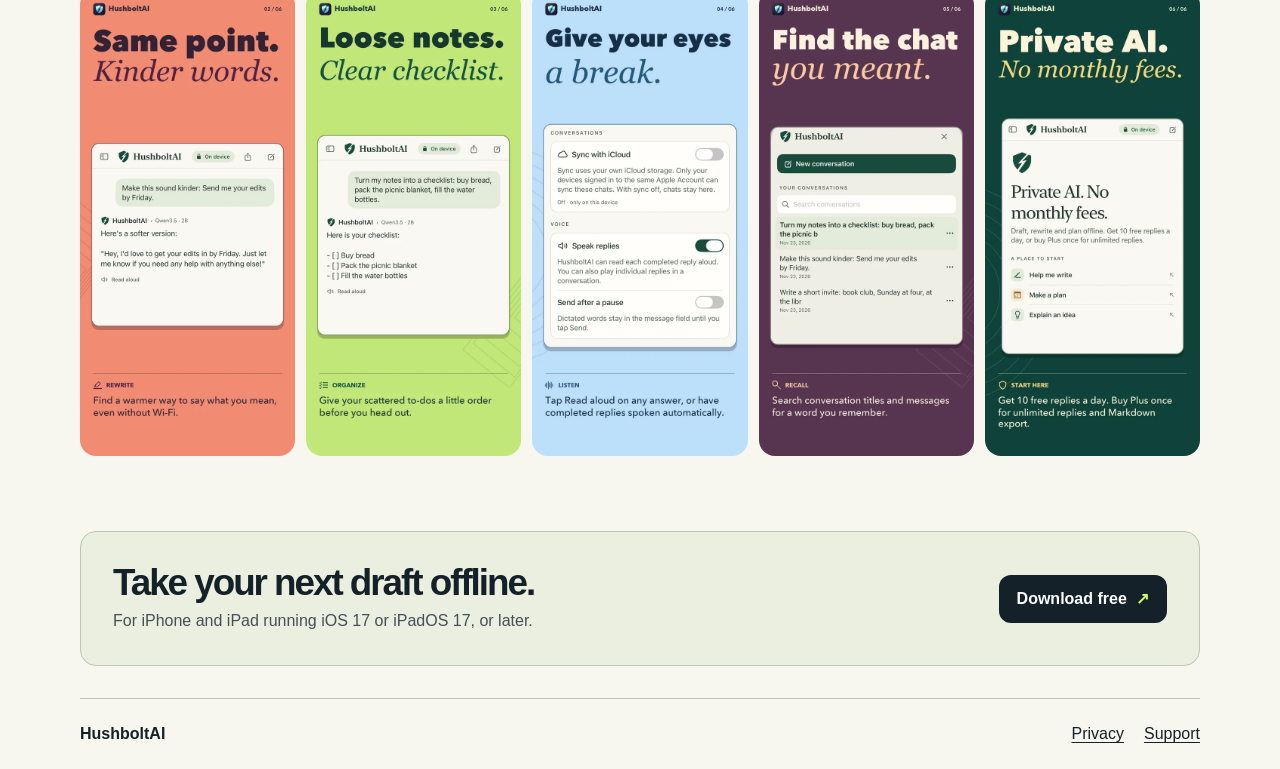
==== commit ae907b8d: "Name the offline AI writing tools in both languages" ====
--- a/index.html
+++ b/index.html
@@ -1,13 +1,13 @@
 <!doctype html>
 <html lang="en"><head><meta charset="utf-8"><meta name="viewport" content="width=device-width,initial-scale=1">
-<title>HushboltAI | Private, offline AI writing for iPhone and iPad</title><meta name="description" content="Rewrite an email or turn notes into a checklist with private, offline AI on your iPhone or iPad. Get 10 free new replies per device each day. No account required."><meta name="theme-color" content="#142128"><meta name="referrer" content="no-referrer">
+<title>HushboltAI | Private AI tools for offline writing on iPhone and iPad</title><meta name="description" content="Rewrite an email or turn notes into a checklist with private, offline AI on your iPhone or iPad. Get 10 free new replies per device each day. No account required."><meta name="theme-color" content="#142128"><meta name="referrer" content="no-referrer">
 <link rel="canonical" href="https://pclemente.github.io/hushboltai-site/"><link rel="alternate" hreflang="en" href="https://pclemente.github.io/hushboltai-site/"><link rel="alternate" hreflang="es" href="https://pclemente.github.io/hushboltai-site/es/"><link rel="alternate" hreflang="x-default" href="https://pclemente.github.io/hushboltai-site/">
-<meta property="og:type" content="website"><meta property="og:locale" content="en_US"><meta property="og:locale:alternate" content="es_ES"><meta property="og:site_name" content="HushboltAI"><meta property="og:title" content="HushboltAI | Private, offline AI writing for iPhone and iPad"><meta property="og:description" content="Rewrite an email or turn notes into a checklist with private, offline AI on your iPhone or iPad. Get 10 free new replies per device each day. No account required."><meta property="og:url" content="https://pclemente.github.io/hushboltai-site/"><meta property="og:image" content="https://pclemente.github.io/hushboltai-site/art/share-en-US.jpg"><meta property="og:image:alt" content="Inside HushboltAI"><meta property="og:image:width" content="1200"><meta property="og:image:height" content="630">
-<meta name="twitter:card" content="summary_large_image"><meta name="twitter:title" content="HushboltAI | Private, offline AI writing for iPhone and iPad"><meta name="twitter:description" content="Rewrite an email or turn notes into a checklist with private, offline AI on your iPhone or iPad. Get 10 free new replies per device each day. No account required."><meta name="twitter:image" content="https://pclemente.github.io/hushboltai-site/art/share-en-US.jpg"><meta name="twitter:image:alt" content="Inside HushboltAI">
+<meta property="og:type" content="website"><meta property="og:locale" content="en_US"><meta property="og:locale:alternate" content="es_ES"><meta property="og:site_name" content="HushboltAI"><meta property="og:title" content="HushboltAI | Private AI tools for offline writing on iPhone and iPad"><meta property="og:description" content="Rewrite an email or turn notes into a checklist with private, offline AI on your iPhone or iPad. Get 10 free new replies per device each day. No account required."><meta property="og:url" content="https://pclemente.github.io/hushboltai-site/"><meta property="og:image" content="https://pclemente.github.io/hushboltai-site/art/share-en-US.jpg"><meta property="og:image:alt" content="Inside HushboltAI"><meta property="og:image:width" content="1200"><meta property="og:image:height" content="630">
+<meta name="twitter:card" content="summary_large_image"><meta name="twitter:title" content="HushboltAI | Private AI tools for offline writing on iPhone and iPad"><meta name="twitter:description" content="Rewrite an email or turn notes into a checklist with private, offline AI on your iPhone or iPad. Get 10 free new replies per device each day. No account required."><meta name="twitter:image" content="https://pclemente.github.io/hushboltai-site/art/share-en-US.jpg"><meta name="twitter:image:alt" content="Inside HushboltAI">
 <meta name="apple-itunes-app" content="app-id=6837171118"><link rel="stylesheet" href="site.css"><script type="application/ld+json">{"@context": "https://schema.org", "@type": "MobileApplication", "name": "HushboltAI", "operatingSystem": "iOS 17+, iPadOS 17+", "applicationCategory": "ProductivityApplication", "description": "Rewrite an email or turn notes into a checklist with private, offline AI on your iPhone or iPad. Get 10 free new replies per device each day. No account required.", "url": "https://pclemente.github.io/hushboltai-site/", "downloadUrl": "https://apps.apple.com/app/id6837171118", "image": "https://pclemente.github.io/hushboltai-site/art/share-en-US.jpg", "inLanguage": "en", "offers": {"@type": "Offer", "price": "0", "priceCurrency": "EUR"}}</script></head>
 <body><a class="skip" href="#main">Skip to content</a>
 <header><div class="wrap top"><a class="brand" href="./"><span aria-hidden="true">ϟ</span> HushboltAI</a><nav aria-label="Navigation"><a href="https://pclemente.github.io/ComicReader/hushboltai/support.html">Support</a><a lang="es" hreflang="es" href="es/">Español</a></nav></div></header>
-<main id="main" class="wrap"><section class="hero" aria-labelledby="headline"><div><p class="eyebrow">Private AI for iPhone and iPad</p><h1 id="headline">Find the right words, even offline.</h1><p class="intro">Soften an email or turn notes into a checklist. The AI runs on your device and never sends your draft to an AI server.</p><div class="actions"><a class="button install" href="https://apps.apple.com/app/id6837171118">Download free <span class="sr-only">· App Store</span><span aria-hidden="true">↗</span></a><a class="jump" href="#examples">See examples <span aria-hidden="true">↓</span></a></div><p class="small">10 free new replies per device each day. No subscription.</p></div><a class="frame" href="art/en-US-1.webp"><img src="art/en-US-1.webp" width="570" height="1238" fetchpriority="high" alt="HushboltAI turns notes about a Sunday book club at the library into an invitation."></a></section>
+<main id="main" class="wrap"><section class="hero" aria-labelledby="headline"><div><p class="eyebrow">Private AI tools for iPhone and iPad</p><h1 id="headline">Find the right words, even offline.</h1><p class="intro">Soften an email or turn notes into a checklist. The AI runs on your device and never sends your draft to an AI server.</p><div class="actions"><a class="button install" href="https://apps.apple.com/app/id6837171118">Download free <span class="sr-only">· App Store</span><span aria-hidden="true">↗</span></a><a class="jump" href="#examples">See examples <span aria-hidden="true">↓</span></a></div><p class="small">10 free new replies per device each day. No subscription.</p></div><a class="frame" href="art/en-US-1.webp"><img src="art/en-US-1.webp" width="570" height="1238" fetchpriority="high" alt="HushboltAI turns notes about a Sunday book club at the library into an invitation."></a></section>
 <section id="examples" class="workshop" aria-labelledby="examples-title"><div><p class="eyebrow">Your first conversation</p><h2 id="examples-title">What would you like to write?</h2><p>Choose a task. Use the example in HushboltAI as written, or replace the details with your own.</p></div><div class="tasks"><details name="writing-tasks" open><summary><span class="num" aria-hidden="true">01</span> Draft an invitation</summary><div class="example"><blockquote><p>Write a short invitation to our book club. We’re meeting at the library on Sunday at 3. Ask people to bring a favorite book.</p></blockquote><a href="art/en-US-1.webp">See the example on iPhone<span class="sr-only">: Draft an invitation</span> <span aria-hidden="true">↗</span></a></div></details><details name="writing-tasks"><summary><span class="num" aria-hidden="true">02</span> Soften a deadline reminder</summary><div class="example"><blockquote><p>Make this message friendlier without changing the deadline: “I need your edits by Friday.”</p></blockquote><a href="art/en-US-2.webp">See the example on iPhone<span class="sr-only">: Soften a deadline reminder</span> <span aria-hidden="true">↗</span></a></div></details><details name="writing-tasks"><summary><span class="num" aria-hidden="true">03</span> Turn notes into a checklist</summary><div class="example"><blockquote><p>Make a picnic checklist from these notes: buy bread, pack the blanket, fill the water bottles.</p></blockquote><a href="art/en-US-3.webp">See the example on iPhone<span class="sr-only">: Turn notes into a checklist</span> <span aria-hidden="true">↗</span></a></div></details></div></section>
 <section class="info" aria-labelledby="facts"><h2 id="facts">Before you download</h2><div class="facts"><div><h3>Ready for offline use</h3><p>Version 1.1 is about 1.9 GB because both AI models come with the app. Download it on Wi-Fi before a trip. There’s no account to create and no second download to start writing.</p></div><div><h3>Your conversations</h3><p>Chats stay on your device unless you turn on private iCloud sync. The AI writes the replies on your device either way.</p></div><div><h3>Free or a single purchase</h3><p>Your 10 new replies reset at local midnight. Reusing a matching saved reply doesn’t count. Buy Plus once for unlimited replies from the included models and Markdown export in this edition.</p></div></div></section>
 <section class="screens" aria-labelledby="g"><h2 id="g">Inside HushboltAI</h2><p>Real conversations and settings from version 1.1 on iPhone.</p><ol><li><a href="art/en-US-2.webp"><img src="art/en-US-2.webp" width="570" height="1238" loading="lazy" alt="HushboltAI rewrites a request for Friday&#x27;s edits in a gentler tone."></a></li><li><a href="art/en-US-3.webp"><img src="art/en-US-3.webp" width="570" height="1238" loading="lazy" alt="HushboltAI turns notes about bread, a picnic blanket and water bottles into a checklist."></a></li><li><a href="art/en-US-4.webp"><img src="art/en-US-4.webp" width="570" height="1238" loading="lazy" alt="The voice settings show Speak replies enabled and Send after a pause disabled."></a></li><li><a href="art/en-US-5.webp"><img src="art/en-US-5.webp" width="570" height="1238" loading="lazy" alt="The conversation library shows a search field above the recent chats."></a></li><li><a href="art/en-US-6.webp"><img src="art/en-US-6.webp" width="570" height="1238" loading="lazy" alt="The HushboltAI welcome screen explains 10 free replies a day and the one-time Plus option."></a></li></ol></section>
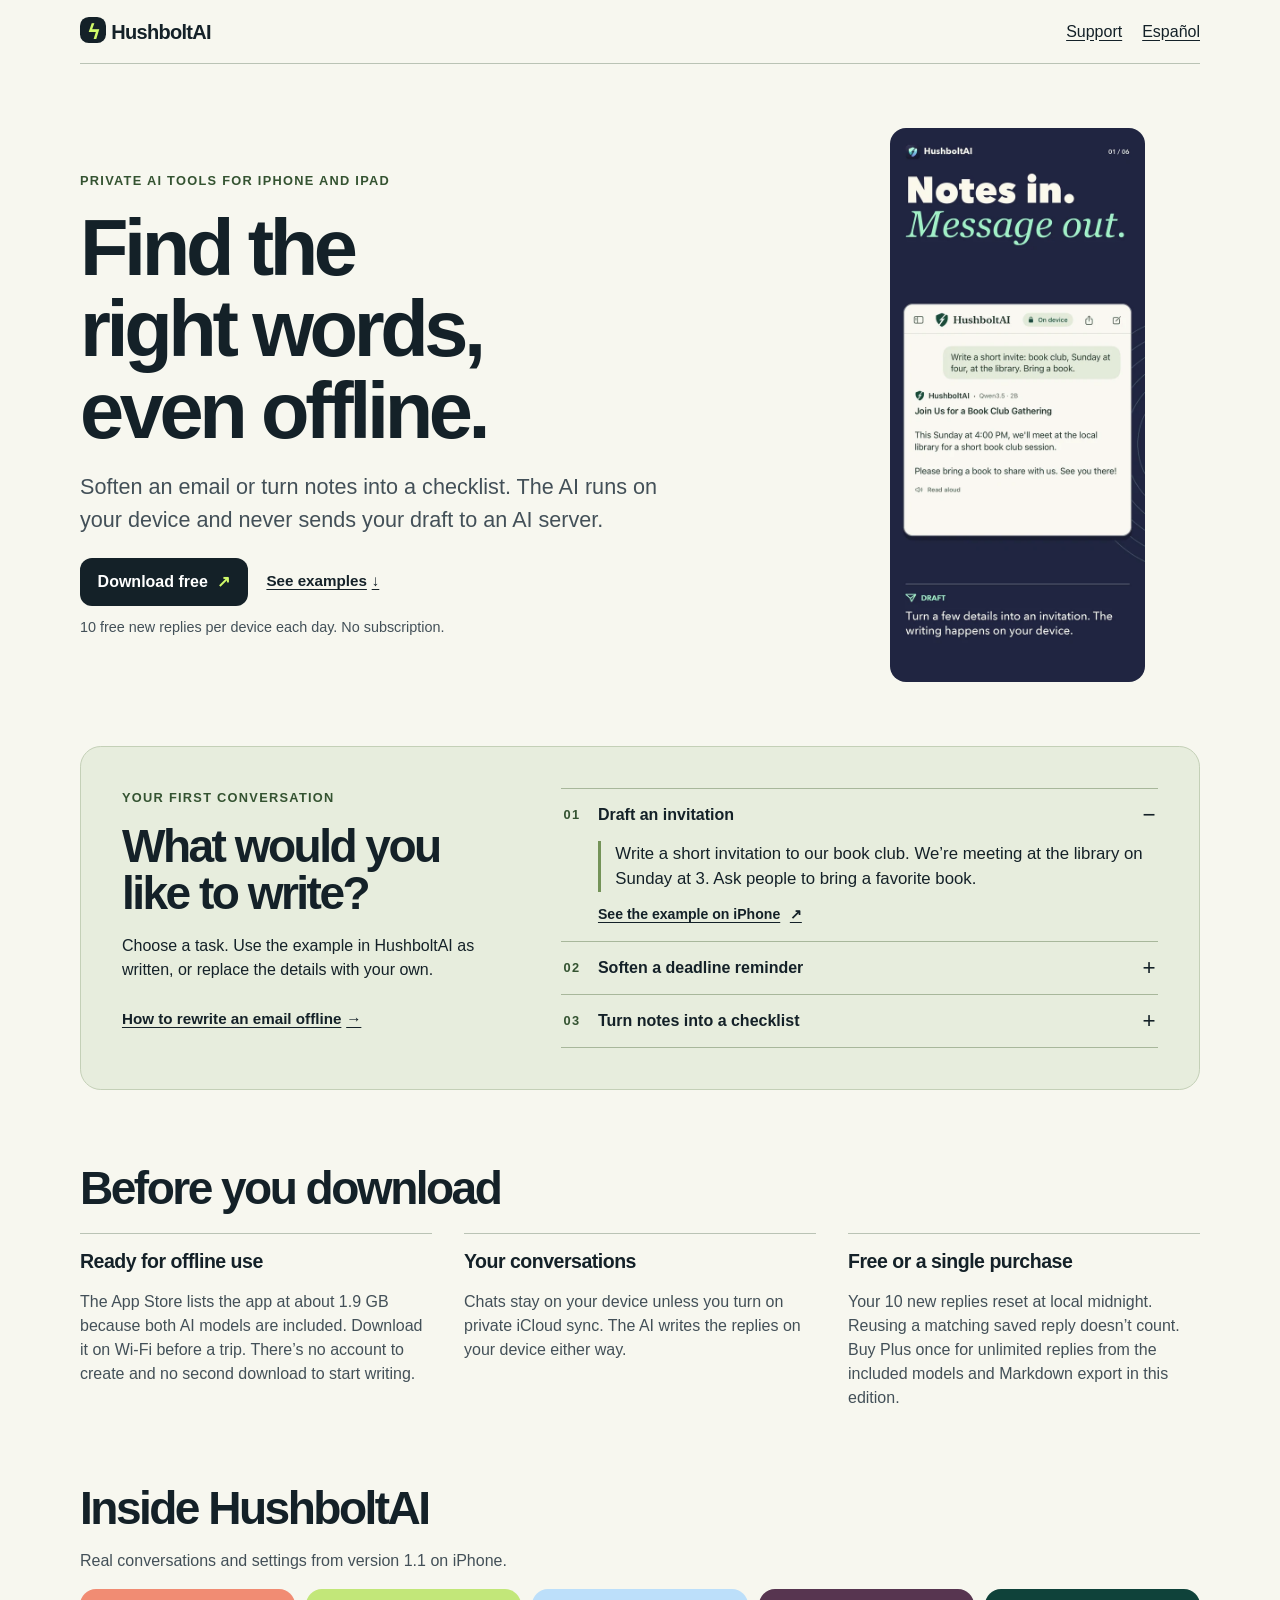
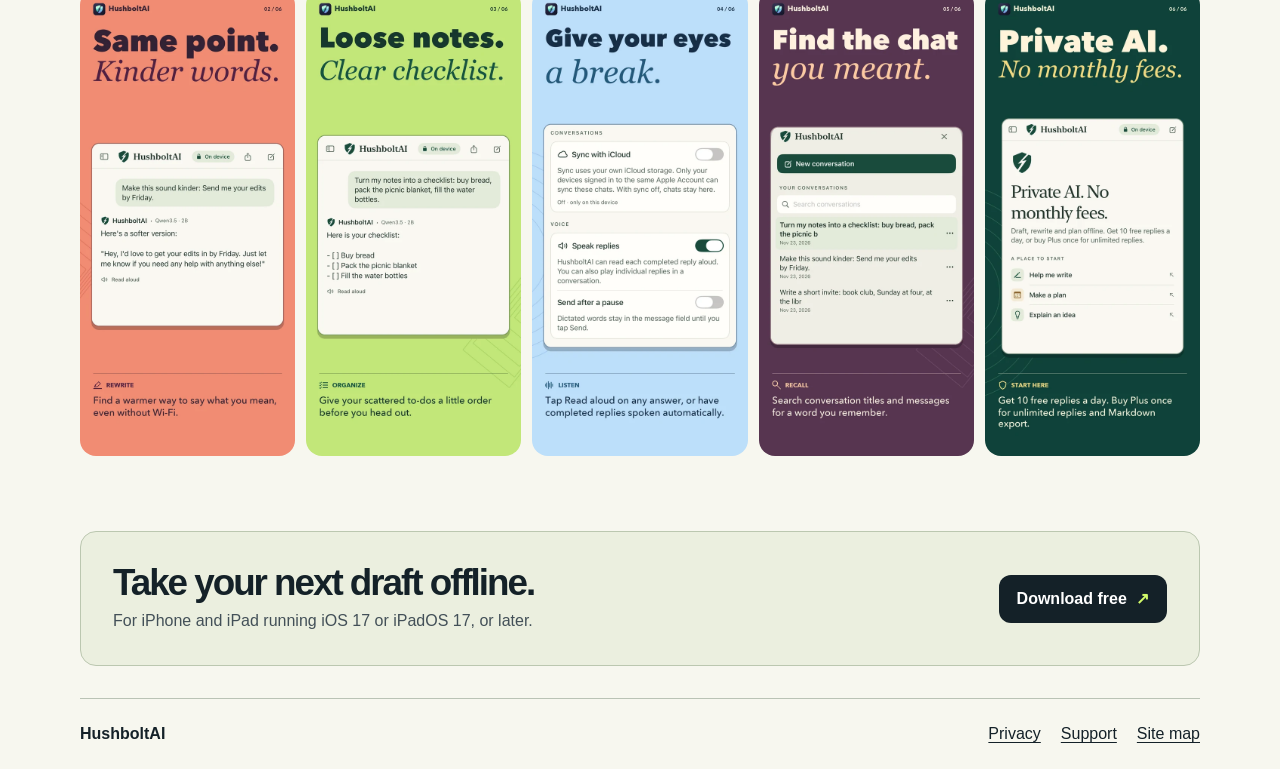
==== commit 6b2e86ff: "Publish a private offline email rewrite guide in English and Spanish" ====
--- a/index.html
+++ b/index.html
@@ -1,15 +1,15 @@
 <!doctype html>
 <html lang="en"><head><meta charset="utf-8"><meta name="viewport" content="width=device-width,initial-scale=1">
 <title>HushboltAI | Private AI tools for offline writing on iPhone and iPad</title><meta name="description" content="Rewrite an email or turn notes into a checklist with private, offline AI on your iPhone or iPad. Get 10 free new replies per device each day. No account required."><meta name="theme-color" content="#142128"><meta name="referrer" content="no-referrer">
-<link rel="canonical" href="https://pclemente.github.io/hushboltai-site/"><link rel="alternate" hreflang="en" href="https://pclemente.github.io/hushboltai-site/"><link rel="alternate" hreflang="es" href="https://pclemente.github.io/hushboltai-site/es/"><link rel="alternate" hreflang="x-default" href="https://pclemente.github.io/hushboltai-site/">
+<link rel="canonical" href="https://pclemente.github.io/hushboltai-site/"><link rel="alternate" hreflang="en" href="https://pclemente.github.io/hushboltai-site/"><link rel="alternate" hreflang="es" href="https://pclemente.github.io/hushboltai-site/es/"><link rel="alternate" hreflang="x-default" href="https://pclemente.github.io/hushboltai-site/"><link rel="sitemap" type="application/xml" href="sitemap.xml">
 <meta property="og:type" content="website"><meta property="og:locale" content="en_US"><meta property="og:locale:alternate" content="es_ES"><meta property="og:site_name" content="HushboltAI"><meta property="og:title" content="HushboltAI | Private AI tools for offline writing on iPhone and iPad"><meta property="og:description" content="Rewrite an email or turn notes into a checklist with private, offline AI on your iPhone or iPad. Get 10 free new replies per device each day. No account required."><meta property="og:url" content="https://pclemente.github.io/hushboltai-site/"><meta property="og:image" content="https://pclemente.github.io/hushboltai-site/art/share-en-US.jpg"><meta property="og:image:alt" content="Inside HushboltAI"><meta property="og:image:width" content="1200"><meta property="og:image:height" content="630">
 <meta name="twitter:card" content="summary_large_image"><meta name="twitter:title" content="HushboltAI | Private AI tools for offline writing on iPhone and iPad"><meta name="twitter:description" content="Rewrite an email or turn notes into a checklist with private, offline AI on your iPhone or iPad. Get 10 free new replies per device each day. No account required."><meta name="twitter:image" content="https://pclemente.github.io/hushboltai-site/art/share-en-US.jpg"><meta name="twitter:image:alt" content="Inside HushboltAI">
 <meta name="apple-itunes-app" content="app-id=6837171118"><link rel="stylesheet" href="site.css"><script type="application/ld+json">{"@context": "https://schema.org", "@type": "MobileApplication", "name": "HushboltAI", "operatingSystem": "iOS 17+, iPadOS 17+", "applicationCategory": "ProductivityApplication", "description": "Rewrite an email or turn notes into a checklist with private, offline AI on your iPhone or iPad. Get 10 free new replies per device each day. No account required.", "url": "https://pclemente.github.io/hushboltai-site/", "downloadUrl": "https://apps.apple.com/app/id6837171118", "image": "https://pclemente.github.io/hushboltai-site/art/share-en-US.jpg", "inLanguage": "en", "offers": {"@type": "Offer", "price": "0", "priceCurrency": "EUR"}}</script></head>
 <body><a class="skip" href="#main">Skip to content</a>
 <header><div class="wrap top"><a class="brand" href="./"><span aria-hidden="true">ϟ</span> HushboltAI</a><nav aria-label="Navigation"><a href="https://pclemente.github.io/ComicReader/hushboltai/support.html">Support</a><a lang="es" hreflang="es" href="es/">Español</a></nav></div></header>
 <main id="main" class="wrap"><section class="hero" aria-labelledby="headline"><div><p class="eyebrow">Private AI tools for iPhone and iPad</p><h1 id="headline">Find the right words, even offline.</h1><p class="intro">Soften an email or turn notes into a checklist. The AI runs on your device and never sends your draft to an AI server.</p><div class="actions"><a class="button install" href="https://apps.apple.com/app/id6837171118">Download free <span class="sr-only">· App Store</span><span aria-hidden="true">↗</span></a><a class="jump" href="#examples">See examples <span aria-hidden="true">↓</span></a></div><p class="small">10 free new replies per device each day. No subscription.</p></div><a class="frame" href="art/en-US-1.webp"><img src="art/en-US-1.webp" width="570" height="1238" fetchpriority="high" alt="HushboltAI turns notes about a Sunday book club at the library into an invitation."></a></section>
-<section id="examples" class="workshop" aria-labelledby="examples-title"><div><p class="eyebrow">Your first conversation</p><h2 id="examples-title">What would you like to write?</h2><p>Choose a task. Use the example in HushboltAI as written, or replace the details with your own.</p></div><div class="tasks"><details name="writing-tasks" open><summary><span class="num" aria-hidden="true">01</span> Draft an invitation</summary><div class="example"><blockquote><p>Write a short invitation to our book club. We’re meeting at the library on Sunday at 3. Ask people to bring a favorite book.</p></blockquote><a href="art/en-US-1.webp">See the example on iPhone<span class="sr-only">: Draft an invitation</span> <span aria-hidden="true">↗</span></a></div></details><details name="writing-tasks"><summary><span class="num" aria-hidden="true">02</span> Soften a deadline reminder</summary><div class="example"><blockquote><p>Make this message friendlier without changing the deadline: “I need your edits by Friday.”</p></blockquote><a href="art/en-US-2.webp">See the example on iPhone<span class="sr-only">: Soften a deadline reminder</span> <span aria-hidden="true">↗</span></a></div></details><details name="writing-tasks"><summary><span class="num" aria-hidden="true">03</span> Turn notes into a checklist</summary><div class="example"><blockquote><p>Make a picnic checklist from these notes: buy bread, pack the blanket, fill the water bottles.</p></blockquote><a href="art/en-US-3.webp">See the example on iPhone<span class="sr-only">: Turn notes into a checklist</span> <span aria-hidden="true">↗</span></a></div></details></div></section>
-<section class="info" aria-labelledby="facts"><h2 id="facts">Before you download</h2><div class="facts"><div><h3>Ready for offline use</h3><p>Version 1.1 is about 1.9 GB because both AI models come with the app. Download it on Wi-Fi before a trip. There’s no account to create and no second download to start writing.</p></div><div><h3>Your conversations</h3><p>Chats stay on your device unless you turn on private iCloud sync. The AI writes the replies on your device either way.</p></div><div><h3>Free or a single purchase</h3><p>Your 10 new replies reset at local midnight. Reusing a matching saved reply doesn’t count. Buy Plus once for unlimited replies from the included models and Markdown export in this edition.</p></div></div></section>
+<section id="examples" class="workshop" aria-labelledby="examples-title"><div><p class="eyebrow">Your first conversation</p><h2 id="examples-title">What would you like to write?</h2><p>Choose a task. Use the example in HushboltAI as written, or replace the details with your own.</p><a class="jump" href="offline-email/">How to rewrite an email offline <span aria-hidden="true">→</span></a></div><div class="tasks"><details name="writing-tasks" open><summary><span class="num" aria-hidden="true">01</span> Draft an invitation</summary><div class="example"><blockquote><p>Write a short invitation to our book club. We’re meeting at the library on Sunday at 3. Ask people to bring a favorite book.</p></blockquote><a href="art/en-US-1.webp">See the example on iPhone<span class="sr-only">: Draft an invitation</span> <span aria-hidden="true">↗</span></a></div></details><details name="writing-tasks"><summary><span class="num" aria-hidden="true">02</span> Soften a deadline reminder</summary><div class="example"><blockquote><p>Make this message friendlier without changing the deadline: “I need your edits by Friday.”</p></blockquote><a href="art/en-US-2.webp">See the example on iPhone<span class="sr-only">: Soften a deadline reminder</span> <span aria-hidden="true">↗</span></a></div></details><details name="writing-tasks"><summary><span class="num" aria-hidden="true">03</span> Turn notes into a checklist</summary><div class="example"><blockquote><p>Make a picnic checklist from these notes: buy bread, pack the blanket, fill the water bottles.</p></blockquote><a href="art/en-US-3.webp">See the example on iPhone<span class="sr-only">: Turn notes into a checklist</span> <span aria-hidden="true">↗</span></a></div></details></div></section>
+<section class="info" aria-labelledby="facts"><h2 id="facts">Before you download</h2><div class="facts"><div><h3>Ready for offline use</h3><p>The App Store lists the app at about 1.9 GB because both AI models are included. Download it on Wi-Fi before a trip. There’s no account to create and no second download to start writing.</p></div><div><h3>Your conversations</h3><p>Chats stay on your device unless you turn on private iCloud sync. The AI writes the replies on your device either way.</p></div><div><h3>Free or a single purchase</h3><p>Your 10 new replies reset at local midnight. Reusing a matching saved reply doesn’t count. Buy Plus once for unlimited replies from the included models and Markdown export in this edition.</p></div></div></section>
 <section class="screens" aria-labelledby="g"><h2 id="g">Inside HushboltAI</h2><p>Real conversations and settings from version 1.1 on iPhone.</p><ol><li><a href="art/en-US-2.webp"><img src="art/en-US-2.webp" width="570" height="1238" loading="lazy" alt="HushboltAI rewrites a request for Friday&#x27;s edits in a gentler tone."></a></li><li><a href="art/en-US-3.webp"><img src="art/en-US-3.webp" width="570" height="1238" loading="lazy" alt="HushboltAI turns notes about bread, a picnic blanket and water bottles into a checklist."></a></li><li><a href="art/en-US-4.webp"><img src="art/en-US-4.webp" width="570" height="1238" loading="lazy" alt="The voice settings show Speak replies enabled and Send after a pause disabled."></a></li><li><a href="art/en-US-5.webp"><img src="art/en-US-5.webp" width="570" height="1238" loading="lazy" alt="The conversation library shows a search field above the recent chats."></a></li><li><a href="art/en-US-6.webp"><img src="art/en-US-6.webp" width="570" height="1238" loading="lazy" alt="The HushboltAI welcome screen explains 10 free replies a day and the one-time Plus option."></a></li></ol></section>
 <section class="closer" aria-labelledby="download"><div><h2 id="download">Take your next draft offline.</h2><p>For iPhone and iPad running iOS 17 or iPadOS 17, or later.</p></div><a class="button install" href="https://apps.apple.com/app/id6837171118">Download free <span class="sr-only">· App Store</span><span aria-hidden="true">↗</span></a></section></main>
-<footer class="wrap"><strong>HushboltAI</strong><a href="https://pclemente.github.io/ComicReader/hushboltai/privacy.html">Privacy</a><a href="https://pclemente.github.io/ComicReader/hushboltai/support.html">Support</a></footer></body></html>
+<footer class="wrap"><strong>HushboltAI</strong><a href="https://pclemente.github.io/ComicReader/hushboltai/privacy.html">Privacy</a><a href="https://pclemente.github.io/ComicReader/hushboltai/support.html">Support</a><a href="sitemap.xml">Site map</a></footer></body></html>
--- a/site.css
+++ b/site.css
@@ -57,3 +57,18 @@
 @media(prefers-contrast:more){.small,.intro,.facts p,.screens>p,.workshop p,.closer p{color:#142128}}
 
 @media(max-width:390px){.hero{padding:1.5rem 0}.hero h1{font-size:2.55rem}.hero .eyebrow{font-size:.73rem;margin-bottom:.7rem}.hero .intro{margin:.9rem 0 1rem}.actions{gap:.2rem .8rem}}
+.guide{max-width:900px;padding:clamp(2rem,5vw,4.25rem) 0 1.4rem}
+.guide-intro{border-bottom:1px solid var(--line);padding-bottom:clamp(1.7rem,4vw,3rem)}
+.guide-intro h1{max-width:19ch;font-size:clamp(2.45rem,6vw,4.6rem)}
+.guide-intro .intro,.guide-content>p,.guide .closer p{max-width:65ch}
+.guide-content{margin:clamp(2rem,4vw,3.4rem) 0}
+.guide-content h2,.guide-example h2{font-size:clamp(1.65rem,3.4vw,2.4rem)}
+.guide-steps{padding-left:1.5rem;max-width:69ch;margin-bottom:0}
+.guide-steps li{padding-left:.4rem;margin:.7rem 0}
+.guide-steps li::marker{font-weight:750;color:#345331}
+.guide-example{padding:clamp(1.25rem,4vw,2.3rem);display:grid;grid-template-columns:minmax(0,1fr) minmax(0,190px);align-items:center;gap:clamp(1.5rem,5vw,3rem);border:1px solid #b5c5a8;border-radius:1.3rem;background:#e7eddd;scroll-margin:1rem}
+.guide-example h3{margin-top:1.5rem}.guide-example blockquote p{font-size:1.14rem}.guide-example .reply{border-color:#345331}
+.guide-example img{display:block;width:100%;height:auto;border-radius:.8rem}
+.guide-example .proof{font-size:.93rem;color:var(--muted);margin:1.35rem 0 .15rem}
+.guide .closer>div{max-width:63ch}.guide .closer{margin-bottom:.6rem}
+@media(max-width:650px){.guide-example{grid-template-columns:1fr}.guide-example>a{justify-self:center;width:min(185px,100%)}}
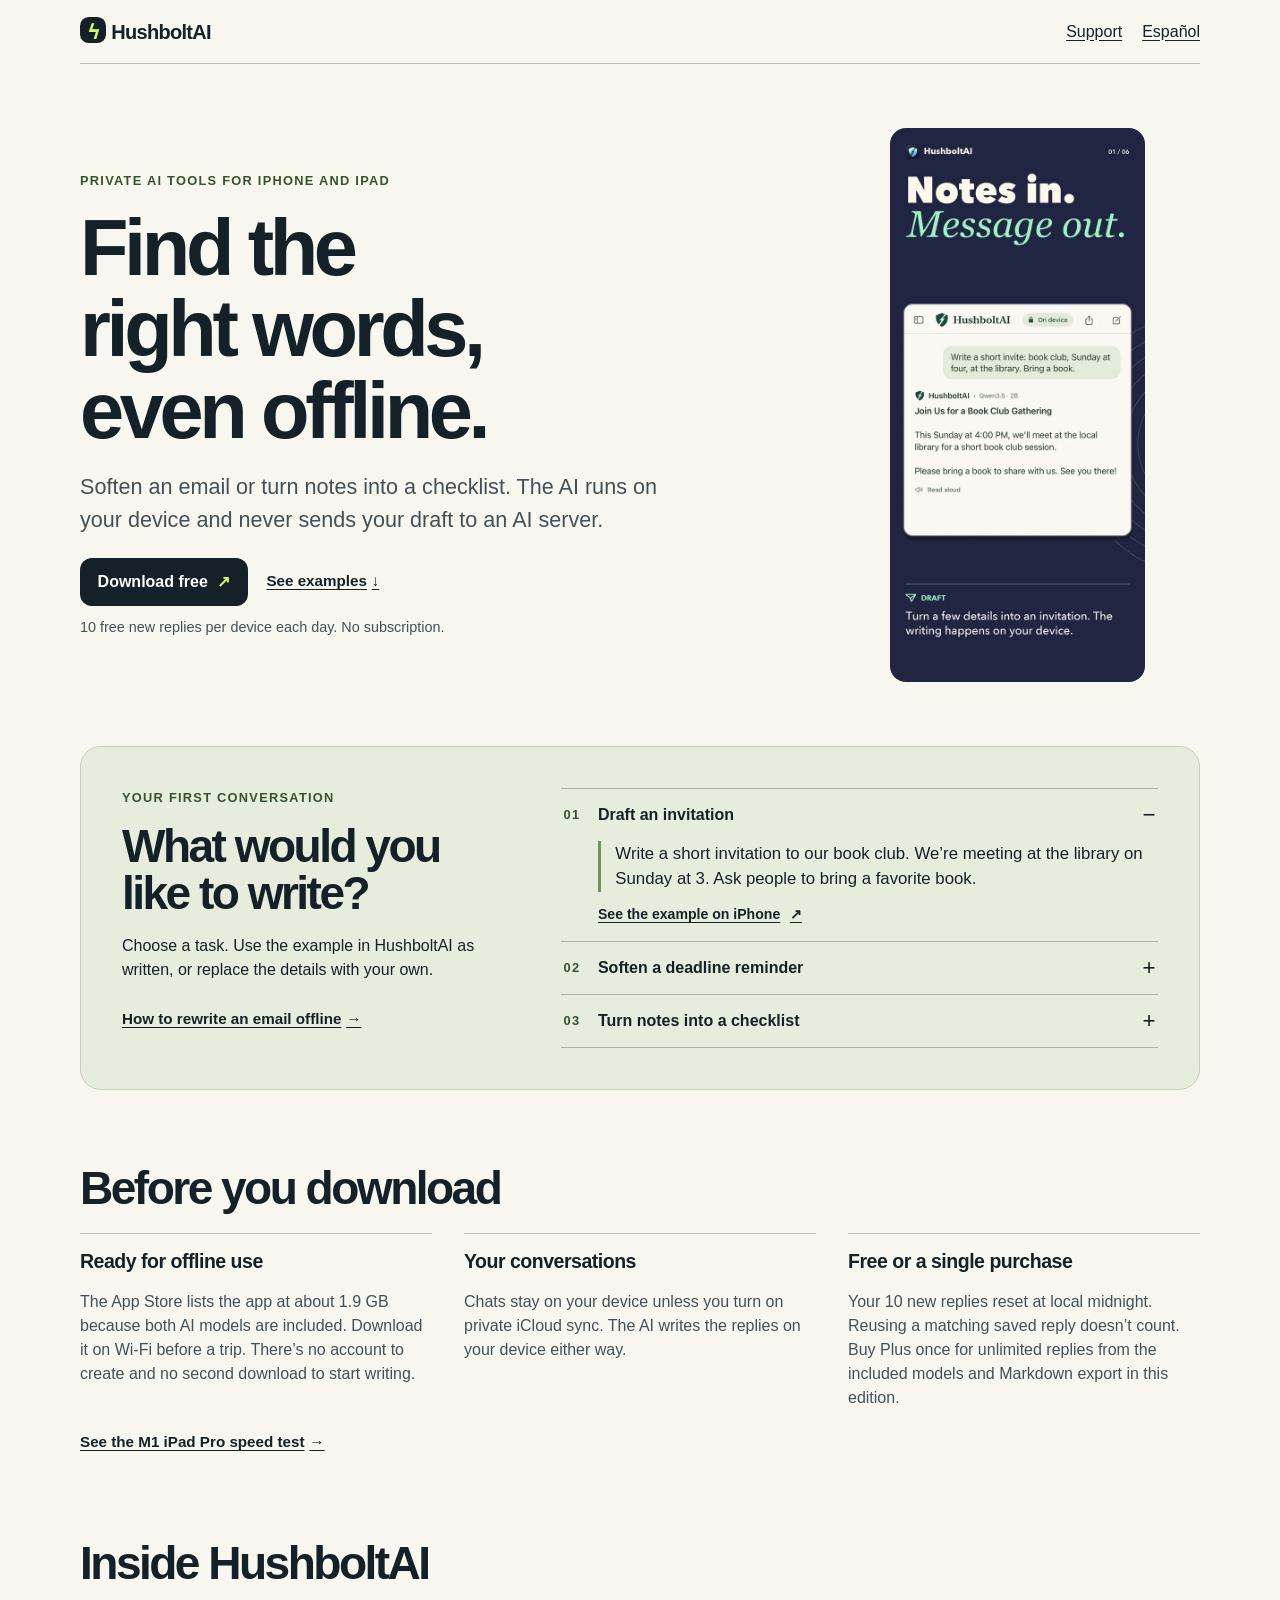
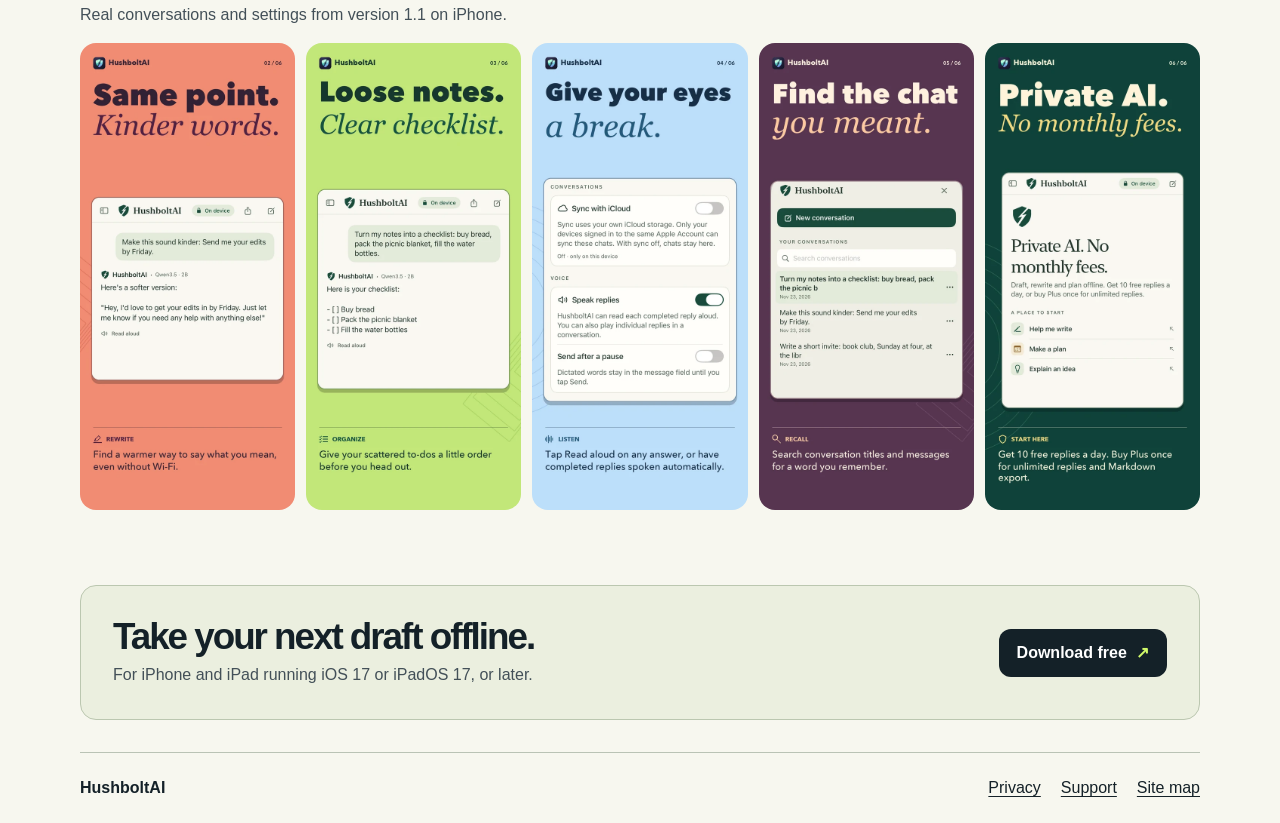
==== commit 32f82fdb: "Publish the M1 iPad speed test and improve search discovery" ====
--- a/index.html
+++ b/index.html
@@ -9,7 +9,7 @@
 <header><div class="wrap top"><a class="brand" href="./"><span aria-hidden="true">ϟ</span> HushboltAI</a><nav aria-label="Navigation"><a href="https://pclemente.github.io/ComicReader/hushboltai/support.html">Support</a><a lang="es" hreflang="es" href="es/">Español</a></nav></div></header>
 <main id="main" class="wrap"><section class="hero" aria-labelledby="headline"><div><p class="eyebrow">Private AI tools for iPhone and iPad</p><h1 id="headline">Find the right words, even offline.</h1><p class="intro">Soften an email or turn notes into a checklist. The AI runs on your device and never sends your draft to an AI server.</p><div class="actions"><a class="button install" href="https://apps.apple.com/app/id6837171118">Download free <span class="sr-only">· App Store</span><span aria-hidden="true">↗</span></a><a class="jump" href="#examples">See examples <span aria-hidden="true">↓</span></a></div><p class="small">10 free new replies per device each day. No subscription.</p></div><a class="frame" href="art/en-US-1.webp"><img src="art/en-US-1.webp" width="570" height="1238" fetchpriority="high" alt="HushboltAI turns notes about a Sunday book club at the library into an invitation."></a></section>
 <section id="examples" class="workshop" aria-labelledby="examples-title"><div><p class="eyebrow">Your first conversation</p><h2 id="examples-title">What would you like to write?</h2><p>Choose a task. Use the example in HushboltAI as written, or replace the details with your own.</p><a class="jump" href="offline-email/">How to rewrite an email offline <span aria-hidden="true">→</span></a></div><div class="tasks"><details name="writing-tasks" open><summary><span class="num" aria-hidden="true">01</span> Draft an invitation</summary><div class="example"><blockquote><p>Write a short invitation to our book club. We’re meeting at the library on Sunday at 3. Ask people to bring a favorite book.</p></blockquote><a href="art/en-US-1.webp">See the example on iPhone<span class="sr-only">: Draft an invitation</span> <span aria-hidden="true">↗</span></a></div></details><details name="writing-tasks"><summary><span class="num" aria-hidden="true">02</span> Soften a deadline reminder</summary><div class="example"><blockquote><p>Make this message friendlier without changing the deadline: “I need your edits by Friday.”</p></blockquote><a href="art/en-US-2.webp">See the example on iPhone<span class="sr-only">: Soften a deadline reminder</span> <span aria-hidden="true">↗</span></a></div></details><details name="writing-tasks"><summary><span class="num" aria-hidden="true">03</span> Turn notes into a checklist</summary><div class="example"><blockquote><p>Make a picnic checklist from these notes: buy bread, pack the blanket, fill the water bottles.</p></blockquote><a href="art/en-US-3.webp">See the example on iPhone<span class="sr-only">: Turn notes into a checklist</span> <span aria-hidden="true">↗</span></a></div></details></div></section>
-<section class="info" aria-labelledby="facts"><h2 id="facts">Before you download</h2><div class="facts"><div><h3>Ready for offline use</h3><p>The App Store lists the app at about 1.9 GB because both AI models are included. Download it on Wi-Fi before a trip. There’s no account to create and no second download to start writing.</p></div><div><h3>Your conversations</h3><p>Chats stay on your device unless you turn on private iCloud sync. The AI writes the replies on your device either way.</p></div><div><h3>Free or a single purchase</h3><p>Your 10 new replies reset at local midnight. Reusing a matching saved reply doesn’t count. Buy Plus once for unlimited replies from the included models and Markdown export in this edition.</p></div></div></section>
+<section class="info" aria-labelledby="facts"><h2 id="facts">Before you download</h2><div class="facts"><div><h3>Ready for offline use</h3><p>The App Store lists the app at about 1.9 GB because both AI models are included. Download it on Wi-Fi before a trip. There’s no account to create and no second download to start writing.</p></div><div><h3>Your conversations</h3><p>Chats stay on your device unless you turn on private iCloud sync. The AI writes the replies on your device either way.</p></div><div><h3>Free or a single purchase</h3><p>Your 10 new replies reset at local midnight. Reusing a matching saved reply doesn’t count. Buy Plus once for unlimited replies from the included models and Markdown export in this edition.</p></div></div><a class="jump" href="m1-ipad-ai-speed/">See the M1 iPad Pro speed test <span aria-hidden="true">→</span></a></section>
 <section class="screens" aria-labelledby="g"><h2 id="g">Inside HushboltAI</h2><p>Real conversations and settings from version 1.1 on iPhone.</p><ol><li><a href="art/en-US-2.webp"><img src="art/en-US-2.webp" width="570" height="1238" loading="lazy" alt="HushboltAI rewrites a request for Friday&#x27;s edits in a gentler tone."></a></li><li><a href="art/en-US-3.webp"><img src="art/en-US-3.webp" width="570" height="1238" loading="lazy" alt="HushboltAI turns notes about bread, a picnic blanket and water bottles into a checklist."></a></li><li><a href="art/en-US-4.webp"><img src="art/en-US-4.webp" width="570" height="1238" loading="lazy" alt="The voice settings show Speak replies enabled and Send after a pause disabled."></a></li><li><a href="art/en-US-5.webp"><img src="art/en-US-5.webp" width="570" height="1238" loading="lazy" alt="The conversation library shows a search field above the recent chats."></a></li><li><a href="art/en-US-6.webp"><img src="art/en-US-6.webp" width="570" height="1238" loading="lazy" alt="The HushboltAI welcome screen explains 10 free replies a day and the one-time Plus option."></a></li></ol></section>
 <section class="closer" aria-labelledby="download"><div><h2 id="download">Take your next draft offline.</h2><p>For iPhone and iPad running iOS 17 or iPadOS 17, or later.</p></div><a class="button install" href="https://apps.apple.com/app/id6837171118">Download free <span class="sr-only">· App Store</span><span aria-hidden="true">↗</span></a></section></main>
 <footer class="wrap"><strong>HushboltAI</strong><a href="https://pclemente.github.io/ComicReader/hushboltai/privacy.html">Privacy</a><a href="https://pclemente.github.io/ComicReader/hushboltai/support.html">Support</a><a href="sitemap.xml">Site map</a></footer></body></html>
--- a/site.css
+++ b/site.css
@@ -72,3 +72,8 @@
 .guide-example .proof{font-size:.93rem;color:var(--muted);margin:1.35rem 0 .15rem}
 .guide .closer>div{max-width:63ch}.guide .closer{margin-bottom:.6rem}
 @media(max-width:650px){.guide-example{grid-template-columns:1fr}.guide-example>a{justify-self:center;width:min(185px,100%)}}
+.info>.jump{margin-top:.65rem}
+.speed-result{display:grid;grid-template-columns:repeat(2,minmax(0,1fr));gap:clamp(1rem,4vw,2.75rem);align-items:center;background:#193c30;color:#fff;padding:clamp(1.1rem,4vw,2rem);border-radius:1.2rem}
+.speed-result p,.speed-result small{margin:.2rem 0;display:block}.speed-result>div:first-child strong{display:block;color:#d8ee96;font-size:clamp(2.4rem,6vw,3.8rem);font-variant-numeric:tabular-nums;line-height:1.15;margin:.25rem 0}.speed-result>div+div strong{font-size:1.35rem}
+.speed-steps{margin:1rem 0}.speed-steps>div{display:grid;grid-template-columns:minmax(11rem,.8fr) minmax(0,2fr);gap:.6rem;border-bottom:1px solid var(--line);padding:.8rem 0}.speed-steps dt{font-weight:650}.speed-steps dd{margin:0;display:grid;grid-template-columns:5rem 1fr;gap:.5rem}.speed-steps dd strong{font-variant-numeric:tabular-nums}
+@media(max-width:600px){.speed-result{grid-template-columns:1fr}.speed-steps>div{grid-template-columns:1fr}.speed-steps dd{grid-template-columns:4.6rem 1fr}}
